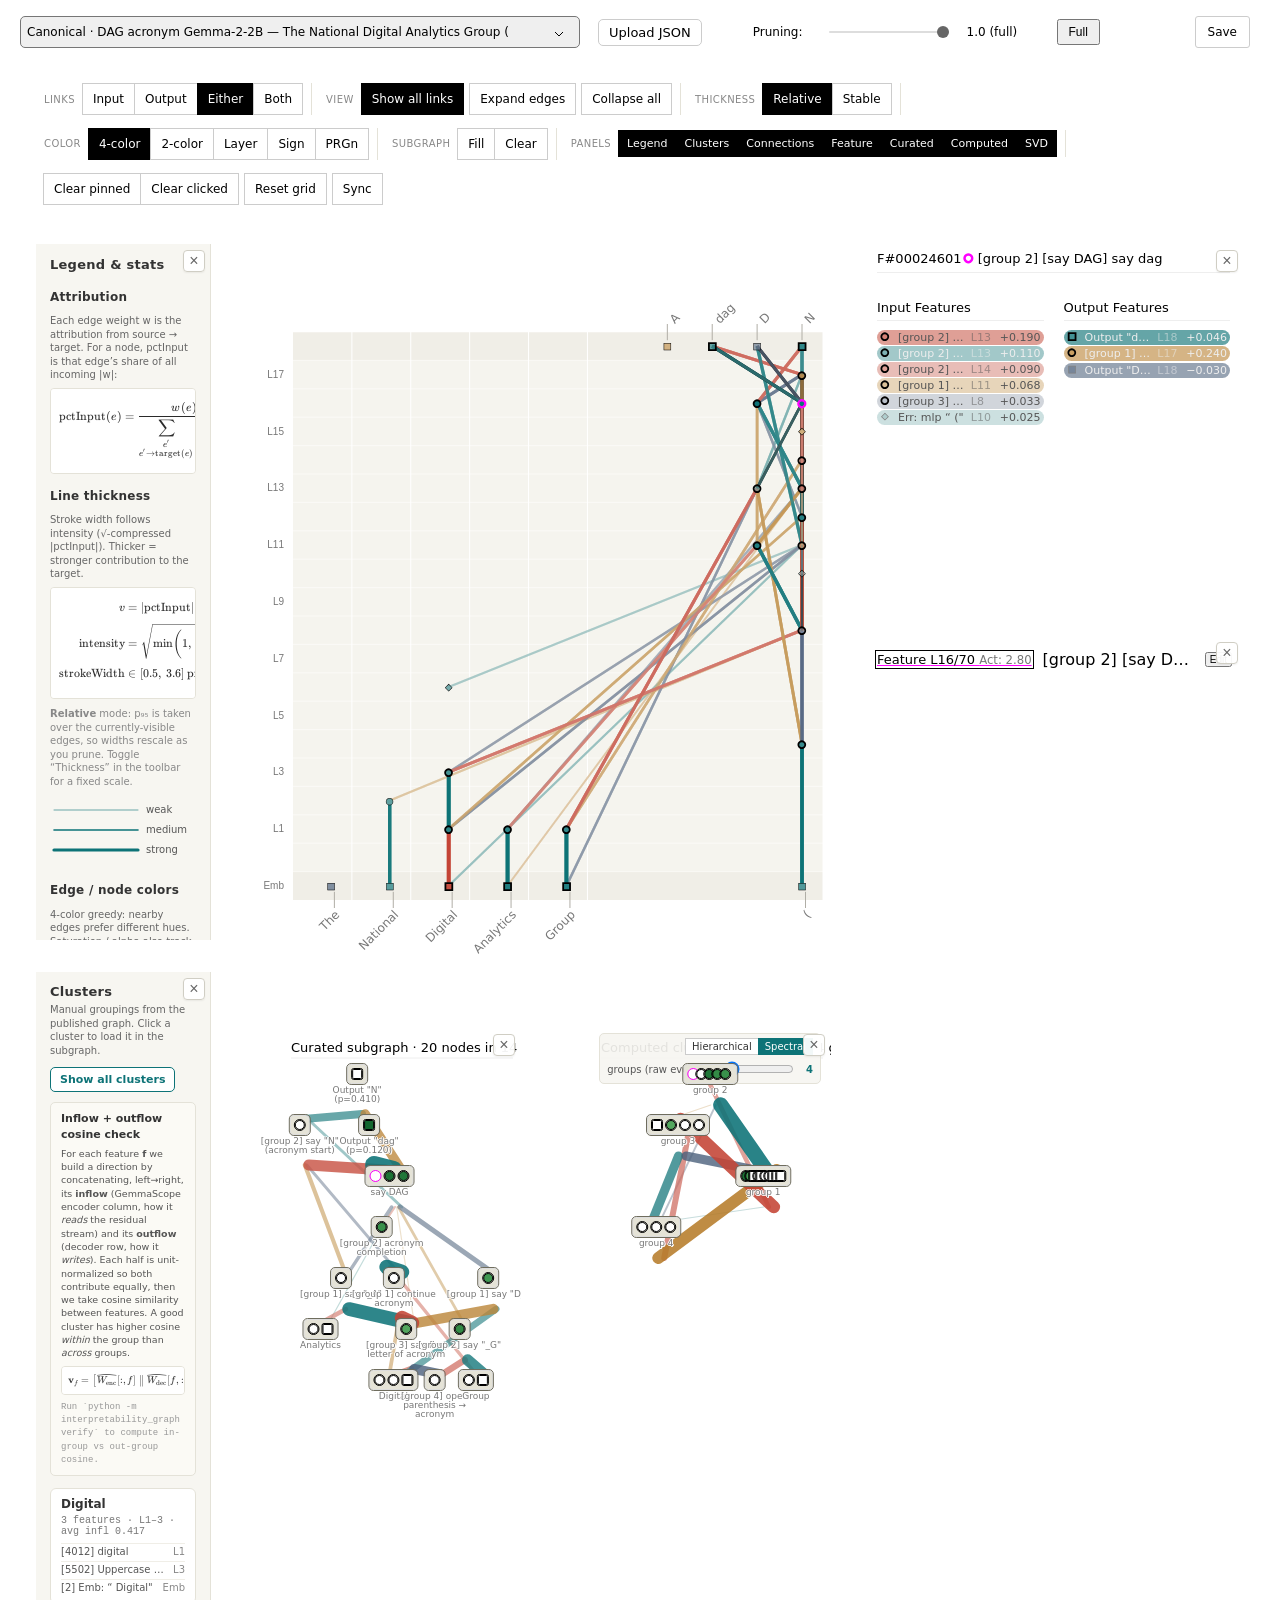
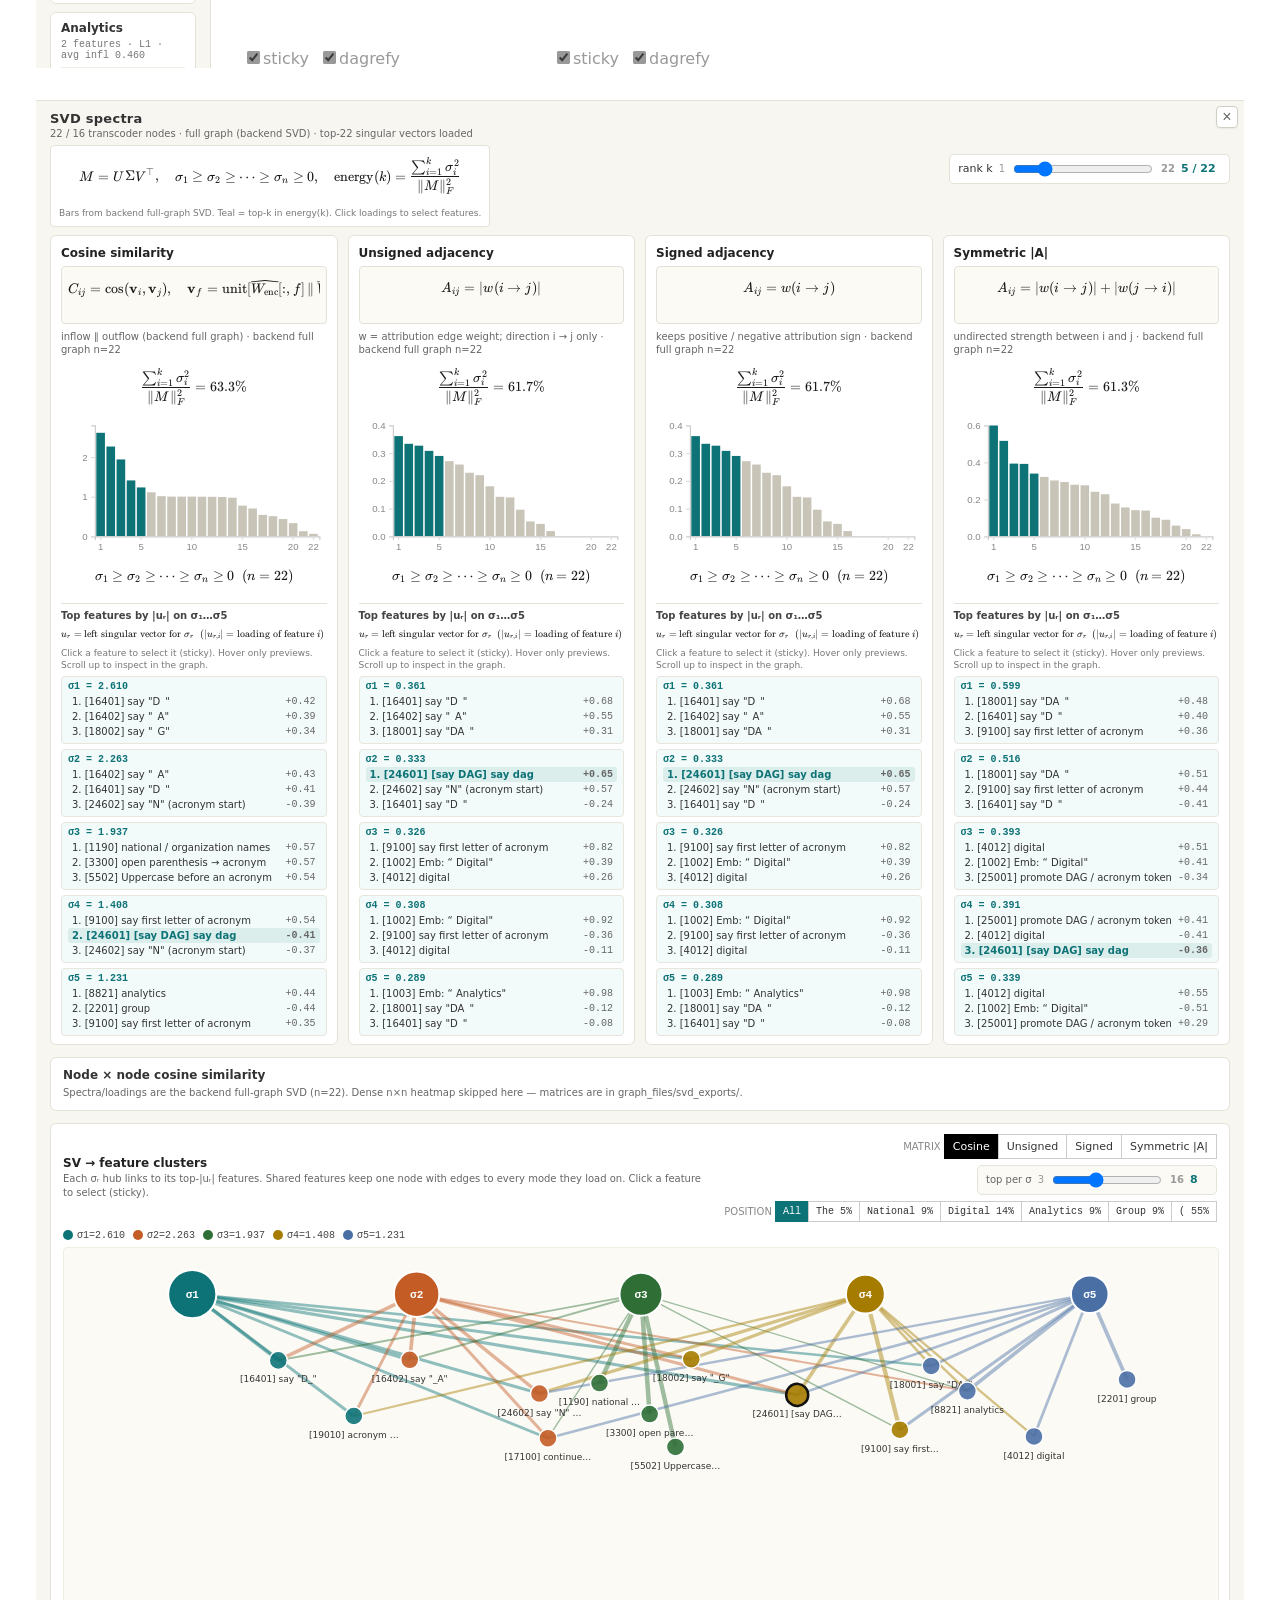
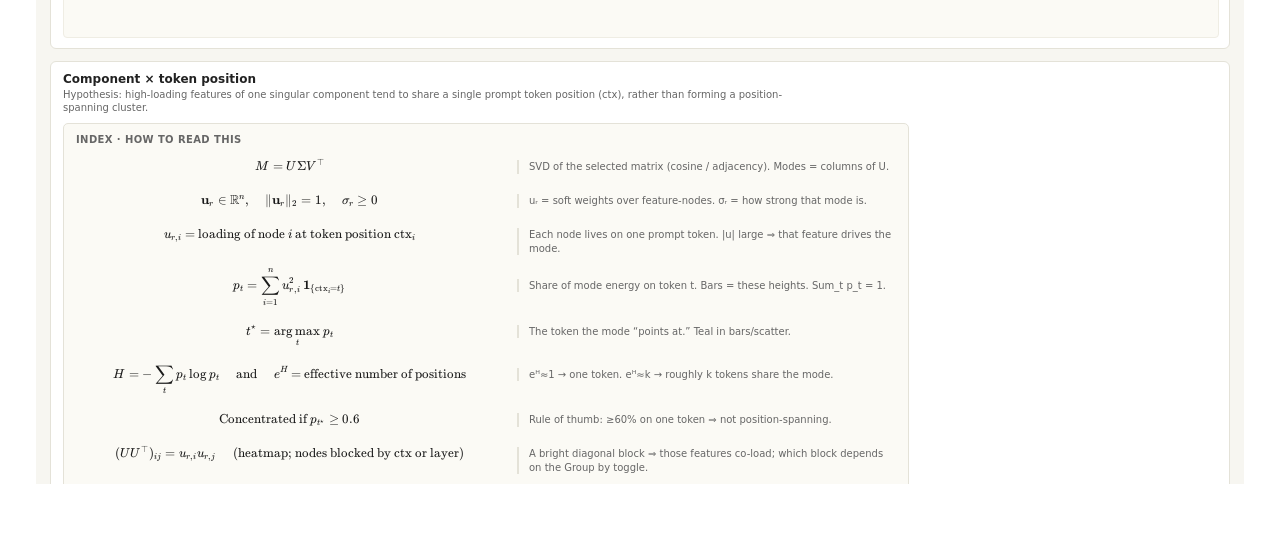
==== index.html @ be6540e7 "fix v2" ====
<!DOCTYPE html>
<meta charset='utf-8'>
<meta name='viewport' content='width=1200, initial-scale=1'>
<link rel='stylesheet' href='./style.css'>
<link rel='stylesheet' href='./lib/katex/katex.min.css'>
<title>Attribution Graphs</title>
<script>
// GitHub project Pages: /repo (no slash) would resolve ./graph_data to the host root.
if (!location.pathname.endsWith('/') && !/\.[a-zA-Z0-9]+$/.test(location.pathname)) {
  location.replace(location.pathname + '/' + location.search + location.hash)
}
</script>

<div class='tooltip tooltip-hidden'></div>
<div class='nav'></div>
<div class='cg'></div>

<link rel='stylesheet' href='./attribution_graph/cg.css'>
<link rel='stylesheet' href='./attribution_graph/gridsnap/gridsnap.css'>
<link rel='stylesheet' href='./feature_examples/feature-examples.css'>

<script src='./lib/d3.js'></script>
<script src='./lib/jetpack.js'></script>
<script src='./lib/npy.js'></script>
<script src='./lib/dagre.min.js'></script>
<script src='./lib/pako.min.js'></script>
<script src='./lib/katex/katex.min.js'></script>

<script src='./feature_examples/init-feature-examples-list.js?v=20260812b'></script>
<script src='./feature_examples/init-feature-examples-logits.js?v=20260812b'></script>
<script src='./feature_examples/init-feature-examples.js?v=20260817a'></script>

<script src='./util.js?v=20260817a'></script>
<script src='./attribution_graph/util-cg.js?v=20260812b'></script>
<script src='./attribution_graph/edge-coloring.js?v=20260812b'></script>
<script src='./attribution_graph/render-act-histogram.js?v=20260812b'></script>
<script src='./attribution_graph/gridsnap/init-gridsnap.js?v=20260812b'></script>
<script src='./attribution_graph/init-cg-button-container.js?v=20260812b'></script>
<script src='./attribution_graph/init-cg-graph-stats.js?v=20260812b'></script>
<script src='./attribution_graph/init-cg-cluster-panel.js?v=20260817c'></script>
<script src='./attribution_graph/init-cg-link-graph.js?v=20260812b'></script>
<script src='./attribution_graph/init-cg-node-connections.js?v=20260812b'></script>
<script src='./attribution_graph/init-cg-clerp-list.js?v=20260812b'></script>
<script src='./attribution_graph/init-cg-feature-detail.js?v=20260812b'></script>
<script src='./attribution_graph/init-cg-feature-scatter.js?v=20260812b'></script>
<script src='./attribution_graph/svd-spectrum.js?v=20260812b'></script>
<script src='./attribution_graph/init-cg-subgraph.js?v=20260817c'></script>
<script src='./attribution_graph/init-cg-svd-panel.js?v=20260817d'></script>
<script src='./attribution_graph/init-cg.js?v=20260812b'></script>

<script>
window.init = async function(){
  window.isLocalServing = true;
  window.isStaticPages = true;
  var {graphs} = await util.getFile('./data/graph-metadata.json', false)

  window.visState = window.visState || {
    slug: util.params.get('slug') || graphs[0].slug,
    clickedId: util.params.get('clickedId')?.replace('null', ''),
    isGridsnap: util.params.get('isGridsnap')?.replace('null', ''),
  }

  var currentGraph = graphs.find(g => g.slug === visState.slug)

  if (currentGraph && typeof currentGraph.node_threshold === 'number') {
    visState.pruningThreshold = util.params.get('pruningThreshold')
      || currentGraph.node_threshold
      || 1.0
  } else {
    visState.pruningThreshold = util.params.get('pruningThreshold') || 1.0
  }

  var navSel = d3.select('.nav').html('')
    .style('display', 'flex')
    .style('align-items', 'center')
    .style('padding-bottom', '12px')
    .style('justify-content', 'space-between')
    .style('gap', '16px')
    .style('flex-wrap', 'wrap')

  var controlsContainer = navSel.append('div.controls-container')
    .style('display', 'flex')
    .style('align-items', 'center')
    .style('flex', '1')
    .style('gap', '18px')
    .style('flex-wrap', 'wrap')

  function optionLabel(d) {
    var scanName = util.nameToPrettyPrint[d.scan] || d.scan
    var prefix = d.title_prefix ? d.title_prefix + ' ' : ''
    return prefix + scanName + ' — ' + d.prompt
  }

  var selectSel = controlsContainer.append('select.graph-prompt-select')
    .style('min-width', '320px')
    .style('max-width', '560px')
    .on('click', async function() {
      if (!window.isLocalServing) return;
      var {graphs: newGraphs} = await util.getFile('./data/graph-metadata.json', false)
      var uploaded = graphs.filter(g => g.uploaded)
      graphs = newGraphs.slice()
      uploaded.forEach(u => {
        if (!graphs.some(g => g.slug === u.slug)) graphs.push(u)
      })
      refreshSelect()
    })
    .on('change', function() {
      visState.slug = this.value
      visState.clickedId = undefined
      util.params.set('slug', this.value)
      var newGraph = graphs.find(g => g.slug === this.value)
      if (newGraph && typeof newGraph.node_threshold === 'number') {
        visState.pruningThreshold = util.params.get('pruningThreshold') || newGraph.node_threshold || 1.0
      } else {
        visState.pruningThreshold = 1.0
      }
      render()
    })

  var debouncedRender = util.debounce(render, 300)
  var sliderContainer

  selectSel.appendMany('option', graphs)
    .text(optionLabel)
    .attr('value', d => d.slug)
    .property('selected', d => d.slug === visState.slug)

  function refreshSelect() {
    selectSel.selectAll('option').remove()
    selectSel.appendMany('option', graphs)
      .text(optionLabel)
      .attr('value', d => d.slug)
      .property('selected', d => d.slug === visState.slug)
  }

  var uploadLabel = controlsContainer.append('label.upload-json')
    .style('display', 'inline-flex')
    .style('align-items', 'center')
    .style('gap', '6px')
    .style('cursor', 'pointer')
    .style('font-size', '13px')
    .style('padding', '5px 10px')
    .style('border', '1px solid #ccc')
    .style('border-radius', '5px')
    .style('background', '#fff')
    .attr('title', 'Upload an attribution graph JSON file to visualize')
  uploadLabel.append('span').text('Upload JSON')
  var fileInput = uploadLabel.append('input')
    .at({type: 'file', accept: '.json,application/json'})
    .style('display', 'none')
  var uploadStatus = controlsContainer.append('span.upload-status')
    .style('font-size', '12px')
    .style('color', '#666')

  function slugifyFilename(name) {
    return (name || 'uploaded')
      .replace(/\.json$/i, '')
      .replace(/[^a-zA-Z0-9._-]+/g, '-')
      .replace(/^-+|-+$/g, '')
      .slice(0, 80) || ('upload-' + Date.now())
  }

  function normalizeUploadedGraph(raw, filename) {
    if (!raw || typeof raw !== 'object') throw new Error('JSON root must be an object')
    if (!Array.isArray(raw.nodes)) throw new Error('Missing nodes[] array')
    if (!Array.isArray(raw.links) && !Array.isArray(raw.edges)) {
      throw new Error('Missing links[] (or edges[]) array')
    }
    var data = JSON.parse(JSON.stringify(raw))
    if (!data.links && data.edges) data.links = data.edges
    data.metadata = data.metadata || {}
    var slug = data.metadata.slug || slugifyFilename(filename)
    if (graphs.some(g => g.slug === slug && !g.uploaded)) {
      slug = slug + '-upload'
    }
    data.metadata.slug = slug
    if (!data.metadata.prompt) data.metadata.prompt = filename || slug
    if (!data.metadata.scan) data.metadata.scan = 'uploaded'
    if (!Array.isArray(data.metadata.prompt_tokens) || !data.metadata.prompt_tokens.length) {
      data.metadata.prompt_tokens = String(data.metadata.prompt || '').split(/\s+/).filter(Boolean)
      if (!data.metadata.prompt_tokens.length) data.metadata.prompt_tokens = ['']
    }
    if (!data.qParams) data.qParams = {}
    return data
  }

  fileInput.on('change', function() {
    var file = this.files && this.files[0]
    if (!file) return
    uploadStatus.text('Loading…').style('color', '#666')
    var reader = new FileReader()
    reader.onerror = () => {
      uploadStatus.text('Read failed').style('color', '#a23')
    }
    reader.onload = () => {
      try {
        var parsed = JSON.parse(reader.result)
        var data = normalizeUploadedGraph(parsed, file.name)
        var slug = data.metadata.slug
        util.putFileCache(`./graph_data/${slug}.json`, data)

        var entry = {
          slug,
          prompt: data.metadata.prompt,
          scan: data.metadata.scan,
          node_threshold: data.metadata.node_threshold != null ? data.metadata.node_threshold : 1.0,
          title_prefix: data.metadata.title_prefix || 'Uploaded ·',
          uploaded: true,
        }
        var existing = graphs.findIndex(g => g.slug === slug)
        if (existing >= 0) graphs[existing] = entry
        else graphs.push(entry)

        visState.slug = slug
        visState.clickedId = undefined
        util.params.set('slug', slug)
        visState.pruningThreshold = entry.node_threshold ?? 1.0
        util.params.set('pruningThreshold', String(visState.pruningThreshold))
        refreshSelect()
        uploadStatus.text(file.name + ' · ' + data.nodes.length + ' nodes')
          .style('color', '#2f6f36')
        render()
      } catch (err) {
        console.error(err)
        uploadStatus.text(err.message || 'Invalid JSON').style('color', '#a23')
      }
    }
    reader.readAsText(file)
    this.value = ''
  })

  function currentQParams() {
    return Object.fromEntries(
      ["pinnedIds", "expandedIds", "supernodes", "linkType", "clickedId", "sg_pos", "pruningThreshold", "expandEdges", "clerps"]
        .map(k => [k, util.params.get(k)])
        .filter(([k, v]) => v !== undefined && v !== 'null')
    )
  }

  function downloadGraphJson(slug) {
    var cached = window.__datacache?.[`./graph_data/${slug}.json`]
    return Promise.resolve(cached)
      .then(data => data || util.getFile(`./graph_data/${slug}.json`, false))
      .then(data => {
        if (!data) throw new Error('Graph not in cache')
        var out = JSON.parse(JSON.stringify(data))
        out.qParams = currentQParams()
        var blob = new Blob([JSON.stringify(out)], {type: 'application/json'})
        var a = document.createElement('a')
        a.href = URL.createObjectURL(blob)
        a.download = slug + '.json'
        a.click()
        URL.revokeObjectURL(a.href)
      })
  }

  var saveButton = navSel.append('button.save-button')
    .text('Save')
    .style('display', window.isLocalServing ? 'block' : 'none')
    .on('click', function() {
      var slug = visState.slug;
      if (!slug) return;
      var entry = graphs.find(g => g.slug === slug)
      var flash = (label, color) => {
        saveButton.text(label).style("background-color", color)
        setTimeout(() => saveButton.text("Save").attr("disabled", null).style("opacity", null).style("background-color", null), 2000)
      }
      if (entry?.uploaded || window.isStaticPages) {
        downloadGraphJson(slug).then(() => flash("Downloaded!", "#e6f7e6")).catch(err => {
          console.error(err)
          flash("Error!", "#ffebee")
        })
        return
      }
      saveButton.text("Saving...").attr("disabled", true).style("opacity", 0.6);
      fetch(`/save_graph/${slug}`, {
        method: 'POST',
        headers: {'Content-Type': 'application/json'},
        body: JSON.stringify({
          qParams: currentQParams(),
          timestamp: new Date().toISOString()
        })
      })
      .then(r => { if (!r.ok) throw new Error(r.statusText); return r.json() })
      .then(() => flash("Saved!", "#e6f7e6"))
      .catch(() => {
        downloadGraphJson(slug).then(() => flash("Downloaded!", "#e6f7e6")).catch(err => {
          console.error(err)
          flash("Error!", "#ffebee")
        })
      })
    })

  function render() {
    var m = graphs.find(g => g.slug == visState.slug)
    if (!m) return

    if (!sliderContainer) {
      sliderContainer = controlsContainer.append('div.slider-container')
        .style('display', 'flex')
        .style('align-items', 'center')
        .style('gap', '10px')

      sliderContainer.append('span').text('Pruning:')

      sliderContainer.append('input')
        .attr('type', 'range')
        .attr('min', 0)
        .attr('max', 1)
        .attr('step', 0.01)
        .attr('value', visState.pruningThreshold ?? 1)
        .on('input', function() {
          visState.pruningThreshold = this.value
          visState.clickedId = util.params.get('clickedId')?.replace('null', '')
          util.params.set('pruningThreshold', this.value)
          valueDisplay.text(parseFloat(this.value) >= 0.995 ? '1.0 (full)' : parseFloat(this.value).toFixed(2))
          debouncedRender()
        })

      var valueDisplay = sliderContainer.append('span.value-display')
        .style('min-width', '72px')
        .text(parseFloat(visState.pruningThreshold ?? 1) >= 0.995
          ? '1.0 (full)'
          : parseFloat(visState.pruningThreshold ?? 1).toFixed(2))

      sliderContainer.append('button.full-prune-btn')
        .text('Full')
        .attr('title', 'Show all loaded nodes (pruning = 1.0)')
        .style('font-size', '12px')
        .style('padding', '4px 10px')
        .style('cursor', 'pointer')
        .on('click', function() {
          visState.pruningThreshold = 1
          util.params.set('pruningThreshold', '1')
          sliderContainer.select('input').property('value', 1)
          valueDisplay.text('1.0 (full)')
          render()
        })
    }

    sliderContainer.select('input')
      .attr('max', 1)
      .property('value', visState.pruningThreshold ?? 1)
    sliderContainer.select('.value-display')
      .text(parseFloat(visState.pruningThreshold ?? 1) >= 0.995
        ? '1.0 (full)'
        : parseFloat(visState.pruningThreshold ?? 1).toFixed(2))
    sliderContainer.style('display', 'flex')

    if (visState.pruningThreshold === undefined) {
      visState.pruningThreshold = 1
    }

    d3.select('.cg').html('')

    var options = {
      clickedId: visState.clickedId,
      clickedIdCb: id => util.params.set('clickedId', id),
      isGridsnap: visState.isGridsnap || true,
      pruningThreshold: visState.pruningThreshold,
    }

    initCg(d3.select('.cg'), visState.slug, options)

    selectSel.at({title: m.prompt})
    document.title = 'Attribution Graph: ' + m.prompt
  }
  render()
}

window.init()
</script>
---- style.css ----
html {
    margin: 0px;
    background: #fff;
    font-family: system-ui;
}

body {
    margin: 16px 20px 24px;
}

.tooltip {
    top: -1000px;
    position: fixed;
    padding: 5px;
    background: rgba(255, 255, 255, 1);
    border: 1px solid lightgray;
    pointer-events: none;
    z-index: 10000;
    font-size: 10px;
    line-height: 1.3em;
}

.tooltip-hidden {
    opacity: 0;
    transition: all .3s;
    transition-delay: .1s;
}


text{
    cursor: default;
}

svg{
    overflow: visible;
    max-width: 100%;
    height: auto;
}

.cg-div{
    background: #FAFAFA;
    height: 800px;
    border-top: 1px solid #EEE;
    border-bottom: 1px solid #EEE;
    padding: 40px 10px;
    margin: 60px -10px;
    width: calc(100% + 20px);
    grid-column: 1 / -1;
    position: relative;
    box-sizing: border-box;
    overflow-x: hidden;

    > .gridsnap{
        max-width: 1800px;
        margin: 0 auto;
    }

    .feature-example-logits{
        background: #FAFAFA !important;
        outline-color: #FAFAFA !important;
    }
}

d-article{
    overflow: visible;
}


.vis-link{
    margin: 0px auto;
    font-size: 12px;
    margin-top: -15px;
    margin-bottom: 1em;
}

.full_graph_link{
    cursor: pointer;
    text{
        cursor: pointer;
    }

    rect{
        transition: all 200ms;
    }

    &:hover rect{
        fill-opacity: 0.2;
    }
}

.graph-prompt-select {
    max-width: 40%;
    max-height: 4.8em;
    white-space: normal;
    display: flex;
    align-items: center;
    text-overflow: ellipsis;
    overflow: hidden;
    padding: 8px;
    padding-right: 25px;
    border-radius: 5px;

    background-image: url("data:image/svg+xml,%3Csvg xmlns='http://www.w3.org/2000/svg' viewBox='0 0 20 20' stroke-width='.5px' fill='none' %3E%3Cpath stroke='%23000' d='M8 10l2 2 2-2'/%3E%3C/svg%3E");
    background-position: right 0px center;
    background-repeat: no-repeat;
    background-size: 40px;

    /* Removes the dropdown arrow */
    appearance: none;

    option {
        display: -webkit-box;
        -webkit-line-clamp: 3;
        -webkit-box-orient: vertical;
        overflow: hidden;
    }
}

.section-title, .quantile-title{
    font-weight: 500 !important;
    font-size: 13px;
    margin-bottom: 5px;
    font-family: system-ui;
    color: #000;
    padding-bottom: 5px;
    border-bottom: solid 1px #eee;
    display: block;
    line-height: 14px;
}

.quantile-title{
    margin-bottom: 0px !important;
}



.link a{
    color: #000;
    /* text-decoration: none; */
    font-size: 12px;
}

.nav {
    display: flex;
    gap: 14px;
    flex-wrap: wrap;
    margin-top: 8px;
}


.nav-button {
    padding: 8px 16px;
    border: 1px solid #ccc;
    border-radius: 4px;
    cursor: pointer;
    background: white;
    font-size: 14px;
}

.nav-button:hover {
    border-color: #000;
}

.nav-button.active {
    background: #000;
    color: white;
    border-color: #000;
}


.cg{
    height: auto;
    min-height: calc(100vh - 100px);
    overflow-y: auto;
}

.btn-group-label {
  user-select: none;
}

.graph-stats,
.cluster-panel {
  overflow: hidden;
}
---- attribution_graph/cg.css ----
.cg{
    .feature-detail{
        margin-top: 0;
        padding: 8px 12px 16px;
        box-sizing: border-box;
    }

    .node-connections {
        padding: 8px 14px 16px;
        box-sizing: border-box;
    }

    .link-graph, .subgraph, .subgraph-pruned {
        padding: 4px 8px 8px;
        box-sizing: border-box;
    }

    .svd-panel {
        padding: 0;
        box-sizing: border-box;
        overflow: auto !important;
    }

    .svd-panel .svd-mode-graph .link-type-buttons div.active {
        background: #000;
        color: #fff;
        border-color: #000;
    }

    .svd-panel .svd-mode-graph .feat-node.is-selected circle {
        stroke: #111;
    }

    .svd-panel .svd-eq {
        overflow-x: auto;
        overflow-y: hidden;
    }

    .svd-panel .svd-eq .katex,
    .svd-panel .svd-eq .katex-display {
        visibility: visible !important;
        opacity: 1 !important;
        color: #1a1a1a !important;
    }

    .svd-panel .svd-eq .katex-display {
        display: block !important;
        margin: 0.45em 0 !important;
    }

    .svd-panel .svd-token-component .svd-eq .katex {
        font-size: 1.12em !important;
    }
    
    
    line-height: normal !important;
        
    text {
        cursor: default;
        /* text-shadow: 0 1px 0 #fff, 1px 0 0 #fff, 0 -1px 0 #fff, -1px 0 0 #fff; */
        user-select: none;
    }
    
    svg {
        overflow: visible;
    }
    
    .h3 {
      margin: 0 0 12px 0;
      font-size: 15px;
      font-weight: 600;
    }
    
    .h4 {
      margin: 0 0 8px 0;
      font-size: 13px;
      font-weight: 500;
    }
    
    .axis {
        .domain { display: none; }
    
        text { fill: #777; }
    }
    .prompt-token text {
        fill: #777;
        text-shadow: 0 1px 0 #fff, 1px 0 0 #fff, 0 -1px 0 #fff, -1px 0 0 #fff;
    }
    
    .gridsnap-container {
        .grid-item {
            outline: 0px solid #fff;
        }
    }

    
    .link-graph, .feature-scatter, .feature-umap, .feature-diff-scatter, .link-diff-scatter {
        canvas{
            pointer-events: none;;
        }
        overflow: visible;
        .node {
            cursor: pointer;
        }
    
    
        .node.clicked {
            stroke-width: 1.5px;
            stroke: #f0f;
        }
    
        .node.pinned {
            stroke: #000;
            stroke-width: 1.8px;
        }

        .node.expanded {
            stroke: #0D7377;
            stroke-width: 2.2px;
            paint-order: stroke fill;
        }

        .node.expanded.clicked {
            stroke: #f0f;
            stroke-width: 2.4px;
        }
    
        .node.hidden {
            opacity: .5;
            r: .5;
        }
    
        .node.pinned.clicked {
            stroke-width: 2.3px;
            stroke: #f0f;
            /* stroke: url(#pinned-clicked-gradient); */
        }
    }
    
    .link-graph .node.hidden {
        opacity: 1 !important;
        font-size: 3.5px;
    }
    
    /* This is here for the diff view */
    .feature-detail {
        height: 100%;
        display: flex;
        flex-direction: column;
        overflow: hidden;
    
        .h4 {
            padding-bottom: 5px;
            border-bottom: solid 1px #ccc;
        }
        
        .no-selected-feature{
            margin: 0 0 0 0;
            font-size: 13px;
            font-weight: 500;
        }
    
        /* Header section */
        .feature-header {
            flex-shrink: 0;
            text-overflow: ellipsis;
            white-space: nowrap;
            overflow-x: hidden;
            padding: 5px 0 0 0;
        }
    
        .header-top-row {
            display: flex;
            align-items: center;
            column-gap: 10px;
            height: 20px;
        }
    
        .feature-title {
            flex: 0 0 auto;
            font-size: 13px;
            font-weight: 500;
            cursor: pointer;
            margin-left: 1px;
            padding: 1px 1px;
    
            /* disables feature link */
            a {
                pointer-events: none;
                text-decoration: none;
            }
        }
        .feature-title.hovered{
            text-decoration: underline;
            text-decoration-color: #f0f;
        }
        .feature-title.pinned{
            outline: 1px solid #000;
        }
    
        .feature-link {
            flex: 0 0 auto;
            font-size: 13px;
            margin-left: 5px;
            cursor: pointer;
            a {
                color: inherit;
                text-decoration: none;
            }
            &:hover {
                text-decoration: underline;
            }
        }
    
        /* CLERP sections */
        .pp-clerp {
            flex: 1 1 auto;
            white-space: nowrap;
            overflow: hidden;
            text-overflow: ellipsis;
            text-align: right;
        }
    
        .pclerp {
            display: flex;
            padding: 0 0 6px 0;
            overflow: hidden;
            text-overflow: ellipsis;
            align-items: baseline;
    
            > div {
                flex: 1 0 0;
                overflow: hidden;
                text-overflow: ellipsis;
            }
        }
    
        .edit-clerp-button {
            flex: 0 0 auto;
            overflow: hidden;
        }
    
        button{
            font-size: 10px;
            padding: 0px 3px;
        }
    
        .clerp-edit {
            padding: 10px 0;
            flex-direction: column;
            gap: 8px;
            font-size: 12px;
            display: flex;
        }
    
    
        /* Examples section */
        .feature-examples-container {
            flex: 1;
            overflow-y: auto;
        }
    
        /* Logits section */
        .logits-container {
            padding-top: 6px;
            margin-bottom: 10px;
            font-size: 11px;
            display: flex;
            flex: 0 0 auto;
            flex-direction: column;
            overflow-y: hidden;
    
            .effects {
                margin-top: 6px;
            }
    
            .sign {
                display: flex;
                align-items: center;
                gap: 3px;
                overflow: hidden;
            }
    
            .label {
                flex: 0 0 80px;
                color: hsl(0 0 0 / 0.5);
            }
            .rows {
                flex: 1 1 0;
                display: flex;
                gap: 3px;
                overflow: hidden;
            }
            .row {
                display: flex;
                flex-direction: column;
                align-items: flex-start;
                margin-top: 1px;
                padding-bottom: 1px;
            }
    
            .key {
                font-family: monospace;
                flex-grow: 1;
                color: hsl(0 0 0 / 0.5);
                background: hsl(0 0 0 / 0.08);
                border-radius: 4px;
                padding: 1px 3px;
                height: 14px;
            }
    
            .value {
                display: none;
                font-size: 9px;
                color: hsl(0 0 0 / 0.4)
            }
        }
    }
    
    
    .metadata {
        overflow-y: auto;
        font-family: monospace;
        font-size: 10px;
        color: #777;
    
        .row {
            padding-left: 15px;
            position: relative;
        }
    
        .toggle {
            position: absolute;
            left: 2px;
            cursor: pointer;
            user-select: none;
        }
    
        .children {
            padding-left: 15px;
        }
    }
    
    
    .button-container {
        display: flex;
        flex-wrap: wrap;
        align-items: center;
        gap: 10px 16px;
        padding: 8px 10px;
        overflow: visible;
        box-sizing: border-box;
    
        .btn-group {
            display: flex;
            align-items: center;
            gap: 6px;
            flex-wrap: wrap;
            padding-right: 8px;
            border-right: 1px solid #E4E2D8;

            &:last-child {
                border-right: none;
            }
        }

        .link-type-buttons, .toggle-buttons {
            display: flex;
            margin-right: 0;
            gap: 0;
    
            div {
                margin: 0;
                padding: 8px 10px;
                border: 1px solid #ccc;
                background: #fff;
                cursor: pointer;
                margin-left: -1px;
                user-select: none;
                display: flex;
                align-items: center;
                text-align: center;
                font-size: 12px;
    
                &:hover{
                    background: #eee;
                }
    
                &.active{
                    background: #000;
                    color: #fff;
                    border-color: #000;
                }

                &.panel-tab-hidden {
                    background: #F3F2EC;
                    color: #888;
                    border-style: dashed;
                }

                &.panel-tab-hidden:hover {
                    background: #EAE8DE;
                    color: #444;
                }
            }
        }

        .panel-tabs div {
            padding: 6px 8px;
            font-size: 11px;
        }
    
        .toggle-button:not(:last-child) {
            border-right: none;
        }
    
        .toggle-button:hover {
            background-color: #e0e0e0;
        }
    }
    
    
    
    
    .clerp-list{
        overflow-y: auto;
        overflow-x: scroll;
        padding: 0px;
    
        .feature-indicator {
            width: 10px;
            height: 10px;
            border-radius: 50%;
            margin-right: 5px;
            display: inline-block;
        }
    }
    
    .clerp-list {
        font-size: 12px;
    }
    
    .feature-scatter, .feature-umap{
        overflow: hidden;
        display: flex;
        flex-direction: column;
        height: 100%;
    
        .chart-container {
            flex-grow: 1;
            width: 100%;
            height: 100%;
    
            > div {
                width: 100%;
                height: 100%;
            }
        }
        select{
            font-family: system-ui;
            font-size: 12px;
            max-width: 100%;
        }
    }
    
    .feature-umap{
        .button {
            display: inline-block;
            cursor: pointer;
            user-select: none;
            opacity: .4;
            margin-right: 20px;
            font-size: 12px;
        }
    
        .button.active {
            opacity: 1;
        }
    
        > div:first-child {
            display: flex;
            flex-direction: row;
            justify-content: center;
        }
    }
    
    .subgraph, .subgraph-pruned {
        overflow: hidden;
        /* outline: 1px solid #eee; */
    
        marker{
            orient: auto;
        }
    
        svg{
            z-index: -999999999;
        }
    
        .weight-label{
            /* text-shadow: #fff .2px 0 .2px, #fff -.2px 0 .2px, #fff 0 .2px .2px, #fff 0 -.2px .2px; */
            font-size: 9px;
            font-family: system-ui;
            text-anchor: middle;
            alignment-baseline: bottom;
            dy: -.5em;
            opacity: .8;
            fill: #999;
        }
        .layer-label{
            color: #999;
            opacity: .8;
            margin-right: 2px;
        }
    
        .supernode-container {
            position: absolute;
            /* border: 1px solid #ddd; */
            font-size: 9px;
            line-height: 1em;
            cursor: pointer;
            pointer-events: none;
            height: 1px;
            width: 1px;
    
            .node-text-container{
                /* overflow: hidden; */
                text-align: center;
                position: relative;
                top: 22px;
                text-shadow: 0 1px 0 #fff, 1px 0 0 #fff, 0 -1px 0 #fff, -1px 0 0 #fff, 1px 1px 0 #fff;
                pointer-events: all;
                color: #777;
                /* font-size: 12px; */
            }
    
            .temp-edit {
                width: 100px;
                font: inherit;
                border: none;
                padding: 0;
                margin: 0;
                background: none;
                outline: none;
                display: inline;
            }
    
            .clicked-weight {
                position: absolute;
                right: 0px;
                padding: 1px 1px;
                font-size: 8px;
                overflow: visible;
            }
            .clicked-weight.source {
                bottom: -12px;
            }
            .clicked-weight.target {
                top: -12px;
            }
            
            .member-circles {
                pointer-events: all;
                position: absolute;
                top: 0;
                left: 50%;
                transform: translate(-50%);
                border: 1px solid #ddd;
                border-radius: 4px;
                padding: 4px;
                display: flex;
                background: #E5E3D7;
                outline: 1px solid #6F6D5E;
            }
    
            .member-circle {
                width: 8px;
                height: 8px;
                border-radius: 50%;
                background: #fff;
                display: inline-block;
                border: 1px solid #000;
                outline: .5px solid #000;
                z-index: 100 !important;
            }
            
            .not-clt-feature.member-circle{
                border-radius: 1.5px;
            }
    
            .member-circle:first-child {
                margin-left: 0;
            }
        }
        
        .ungroup-btn {
          display: none;
        }
      
        &.is-grouping .ungroup-btn {
          display: block;
        }

    
        .hovered.node .member-circles, .hovered.member-circle {
            border-color: rgba(0,0,0,0);
            outline: 1.5px dotted #f0f;
            z-index: 100;
        }
    
        .clicked.node .member-circles, .clicked.member-circle {
            border-color: rgba(0,0,0,0);
            outline: 1.5px solid #f0f;
        }
    
        .grouping-selected .member-circles{
          outline: 2px solid #0ff;
        }
    
        .checkbox-container{
            user-select: none;
            position: absolute;
            bottom: 0px;
            color: #999;
    
            input{
                accent-color: #999;
            }
    
            label:not(:first-child){
                margin-left: 10px;
                display: inline-block;
            }
        }
    
        .is-supernode {
            padding-bottom: 15px;
        }
    

        .ungroup-btn {
            position: absolute;
            left: 0px;
            bottom: 0px;
            cursor: pointer;
            color: #0bb;
            z-index: 100;
            font-size: 12px;
            padding: 2px;

            &:hover {
                opacity: 1;
                color: #000;
                background: #0ff;
            }
        }
    
    }
    
    .feature-row {
        display: flex;
        align-items: center;
        gap: 4px;
        font-size: 11px;
        overflow: hidden;
        padding: 1px 3px;
        margin: 1px 0;
        border-radius: 8px;
        cursor: pointer;
    
        svg {
            width: 10px;
            height: 10px;
            margin-right: 4px;
        }
        .default-icon {
            fill: none;
            stroke: grey;
            stroke-width: .7;
            display: block;
        }
    
        .ctx-offset {
            flex: 1 0 5px;
            opacity: 0.5;
        }
    
        .layer {
            flex: 1 0 25px;
            opacity: 0.5;
        }
    
        .label {
            flex: 1 1 100%;
            overflow: hidden;
            white-space: nowrap;
            text-overflow: ellipsis;
        }
        .weight {
            flex: 1 0 35px;
            font-variant-numeric: tabular-nums;
        }
        &.hovered {
            outline: 3px dotted #f0f;
            z-index: 99;
            z-index: 100;
            position: relative;
        }
        &.clicked {
            outline: 1px solid #f0f;
            z-index: 999;
        }
        &.pinned .default-icon {
            stroke: #000 !important;
            stroke-width: 1.8px;
        }
        &.clicked circle {
            stroke: magenta;
            stroke-width: 1px;
        }
    
        &.hidden {
            opacity: .5;
            font-size: 7px;
            padding-top: 0px;
            padding-bottom: 0px;
        }
    
    }
    
    .feature-examples {
        
        .example-quantile {
            margin-bottom: 5px !important;
        }
        & .example-quantile {
            margin-top: 10px;
            
            .quantile-title {
                font-weight: 500 !important;
                font-size: 13px;
                /* margin-bottom: 5px; */
                width: 100%;
                padding-bottom: 5px;
                border-bottom: solid 1px #eee;
                display: block;
            }
        }
        
        .example-2-col > div{
            margin-bottom: 20px;;
        }
        
        .feature-example-logits{
            .ctx-container{
                border-bottom: solid 0px #fff !important;
                margin-bottom: -4px;
            }
        }
    }
    
    .node-connections {
        .header-top-row{
            user-select: none;
        }
        .feature-icon {
            color: #fff;
            -webkit-text-stroke: 1.5px #f0f;
            text-align: center;
            vertical-align: middle;
            margin-right: 5px;
            position: relative;
            top: -2px;
            font-size: 10px;
        }
        .feature-title{
            font-weight: 500 !important;
            font-size: 13px;
            margin-bottom: 10px;
            white-space: nowrap;
            overflow: hidden;
            text-overflow: ellipsis;
        }
        .pinned .feature-icon{
            -webkit-text-stroke: 2.5px #f0f;
        }

        .connections {
            flex: 1 0 auto;
            display: flex;
            overflow-y: hidden;
            overflow-x: visible;
            gap: 200px;
    
            .features {
                display: flex;
                flex: 1 1 auto;
                flex-direction: column;
                min-width: 20px;
                width: 100%;
            }
    
            
            .effects {
                font-size: 11px;
                flex: 1 0 0;
                display: flex;
                flex-direction: column;
                overflow-y: scroll;
                overflow-x: visible !important;
                /* border-bottom: solid 1px #eee; */
                padding-top: 8px;
            }
    
            .h4 {
                padding-bottom: 5px;
                border-bottom: solid 1px #eee;
            }
    
            .h4 label {
                display: flex;
                align-items: center;
                gap: 6px;
            }
    
            input {
                margin: 0;
            }
        }
        .sum-table table {
            width: 100%;
            border-collapse: collapse;
            font-weight: 300;
            color: rgb(85, 85, 85);
            line-height: 1em;
            margin-top: 4px;
            border-width: 0px !important;
            margin-bottom: 0px;
            line-height: 1em;
    
            th, td {
                text-align: center;
                font-size: 11px !important;
                border-bottom-color: #fff !important;
                line-height: 1em;
            }
    
            th:not(:first-child), td:not(:first-child){
                padding-left: 0px !important;
                padding: 0px 10px !important;
            }
    
            th {
                font-weight: 400;
            }
            
            tr{
                border-color: #fff !important;
            }
    
            tr.data td{
                font-variant-numeric: tabular-nums;
            }
        }
    }
}

/* Add this to the end of the cg.css file */
.slider-container {
  margin-left: 15px;
  margin-bottom: 0;
  display: flex;
  align-items: center;
  font-family: system-ui, -apple-system, BlinkMacSystemFont, sans-serif;
  font-size: 12px;
  height: 32px;
}

.slider-container span {
  margin-right: 8px;
}

.slider-container input[type=range] {
  width: 120px;
  height: 2px;
  appearance: none;
  -webkit-appearance: none;
  background: #ddd;
  border-radius: 1px;
  outline: none;
  margin: 0 8px;
}

.slider-container input[type=range]::-webkit-slider-thumb {
  -webkit-appearance: none;
  width: 12px;
  height: 12px;
  border-radius: 50%;
  background: #666;
  cursor: pointer;
}

.slider-container input[type=range]::-moz-range-thumb {
  width: 12px;
  height: 12px;
  border-radius: 50%;
  background: #666;
  cursor: pointer;
  border: none;
}

.slider-container .value-display {
  width: 32px;
  font-variant-numeric: tabular-nums;
}

/* Navigation and controls styles */
.nav {
  display: flex;
  align-items: center;
  padding-bottom: 15px;
  justify-content: space-between;
}

.controls-container {
  display: flex;
  align-items: center;
  flex: 1;
  gap: 20px;
}

.graph-prompt-select {
  min-width: 300px;
  font-family: system-ui, -apple-system, BlinkMacSystemFont, sans-serif;
  font-size: 12px;
  padding: 4px 6px;
  height: 32px;
}

.save-button {
  margin-left: 20px;
  margin-right: 10px;
  padding: 5px 12px;
  height: 32px;
  cursor: pointer;
  font-family: system-ui, -apple-system, BlinkMacSystemFont, sans-serif;
  font-size: 12px;
  background: #fff;
  border: 1px solid #ccc;
  border-radius: 3px;
}

.save-button:hover {
  background: #f5f5f5;
}
---- attribution_graph/gridsnap/gridsnap.css ----
.gridsnap-container {
  position: relative;
  width: 100%;
  height: 100%;

  .grid-item {
    position: absolute;
    outline: 1px solid transparent;
    /* Keep SVG/canvas paint inside the tile so neighbors stay clickable. */
    overflow: hidden;

    .panel-close {
      position: absolute;
      top: 6px;
      right: 6px;
      z-index: 1000;
      width: 22px;
      height: 22px;
      padding: 0;
      border: 1px solid #D0CEC4;
      border-radius: 4px;
      background: rgba(255, 255, 255, 0.95);
      color: #666;
      font-size: 16px;
      line-height: 1;
      cursor: pointer;
      display: flex;
      align-items: center;
      justify-content: center;
      box-shadow: 0 1px 2px rgba(0, 0, 0, 0.06);
      pointer-events: auto;
    }

    .panel-close:hover {
      background: #1a1a1a;
      border-color: #1a1a1a;
      color: #fff;
    }
  }

  /* Toolbar above graph SVGs that previously intercepted panel tab clicks. */
  .grid-item.is-toolbar {
    overflow: visible;
    z-index: 50;
  }

  .dragging {
    opacity: .5;
    z-index: 100;
  }

  .resize-handle,
  .move-handle {
    position: absolute;
    bottom: 0;
    width: 20px;
    height: 20px;
    font-size: 12px;
    user-select: none;
    display: flex;
    align-items: center;
    justify-content: center;
    background: #000;
    color: #fff;
    display: none;
    pointer-events: none;
    z-index: 100000000;

    .grid-item:hover & {
      display: flex;
      pointer-events: auto;
    }
  }

  .resize-handle {
    right: 0;
    cursor: se-resize;
  }

  .move-handle {
    right: 20px;
    cursor: move;
  }

  .preview {
    position: absolute;
    background: yellow;
    opacity: .3;
    pointer-events: none;
    z-index: 10;
  }

  .grid-contents{
    width: 100% !important;
    height: 100% !important;
    overflow: hidden;
    box-sizing: border-box;
  }

  .grid-contents.button-container {
    overflow: visible;
  }
}

.gridsnap:not(.is-edit-mode) {
    .resize-handle, .move-handle {
        display: none !important;
    }
}




.gridsnap-container .grid-item.is-hidden-panel {
  display: none !important;
}

.gridsnap-container.dragging{
    .grid-item{
        outline: 3px solid #000;
    }
    .grid-contents{
        pointer-events: none;
    }
}
---- feature_examples/feature-examples.css ----
.feature-examples {
    display: flex;
    flex-direction: column;
    position: relative;
    
    .example-2-col {
        flex: 1;
        overflow: visible;
        overflow-x: hidden;
        position: relative;
        z-index: 100;
    }

    .chart-row{
        display: grid;
        grid-template-columns: 2fr 1fr;
        &:has(> :only-child) {
            grid-template-columns: 1fr;
        }

        gap: 20px;
        line-height: 0px;
    }

    .feature-example-logits{
        color: hsl(0 0 0 / 0.5);
        font-size: 10px;
        font-family: sans-serif;
        line-height: 14px;
        position: sticky;
        top: 0px;
        background: #fff;
        z-index: 100000;
        margin-bottom: -4px;
        outline: 2px solid #fff;
        
        .section-title{
            margin-bottom: 3px;
        }

        .token {
            display: inline-block;
            margin-left: 0.2em;
            background-color: #eee;
            color: #666;
            padding: 1px 3px !important;
            border-radius: 4px;
            font-family: monospace;
            font-size: 11px;
            white-space: pre;
            overflow-y: hidden;
            vertical-align: middle;
            max-height: 13px;
            margin-right: 2px;
        }
        
        .logit-label {
            display: inline-block;
            margin-right: 7px;
            color: #aaa;
            padding-right: 3px;
        }
    }

    .example-2-col:not(:last-child) {
        margin-right: 10px;
    }

    .example-quantile {
        margin: 0;
        margin-top: 20px;
    }
    
    .train_token_ind{
        outline: 1px solid #000;
    }

    .ctx-container {
        font-family: monospace;
        font-size: 11px;
        line-height: 11px;
        padding: 6px 0px 4px;
        border-bottom: 1px solid #eee;
        border-left: 2px solid rgba(0, 0, 0, 0);

        overflow: visible;
        white-space: nowrap;
        position: relative;
        a, .dataset-source{
            margin-right: 7px;
            color: #aaa;
            display: inline-block;
        }

        .dataset-source{
            padding-right: 3px;
            border-right: 1px solid #eee
        }
    }

    .is-repeated-datapoint{
        opacity: .2;
    }
    .is-repeated-datapoint:before {
        content: '⟳ ';
    }

    .ctx-container .token {
        border-radius: 4px;
        padding: 1px;
        cursor: default;
        white-space: pre;
    }

    .ctx-container .token.active {
        outline: 2px solid #000;
        overflow: visible;
    }

    svg{
        overflow: visible;
    }
    
    &.is-stale-output {
        td span, .text-wrapper, .token {
            opacity: 0;
        }
    }
}
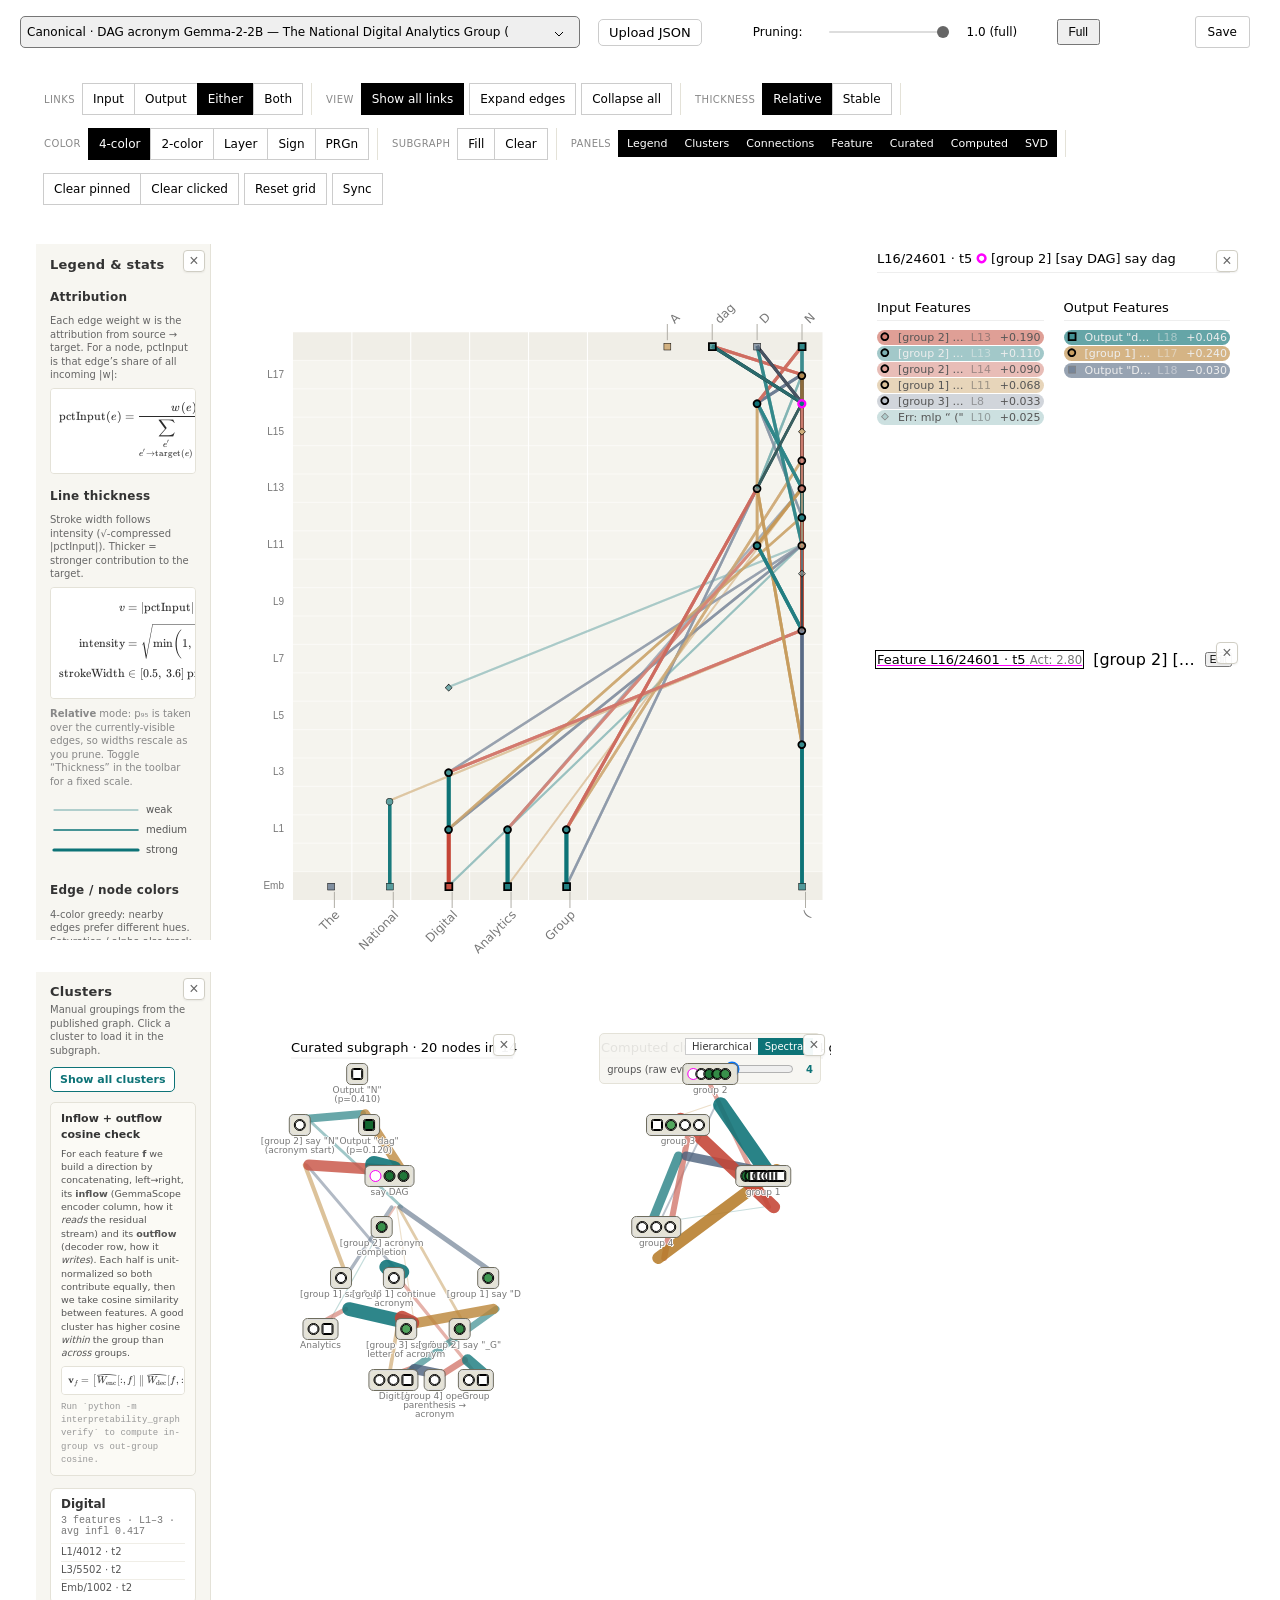
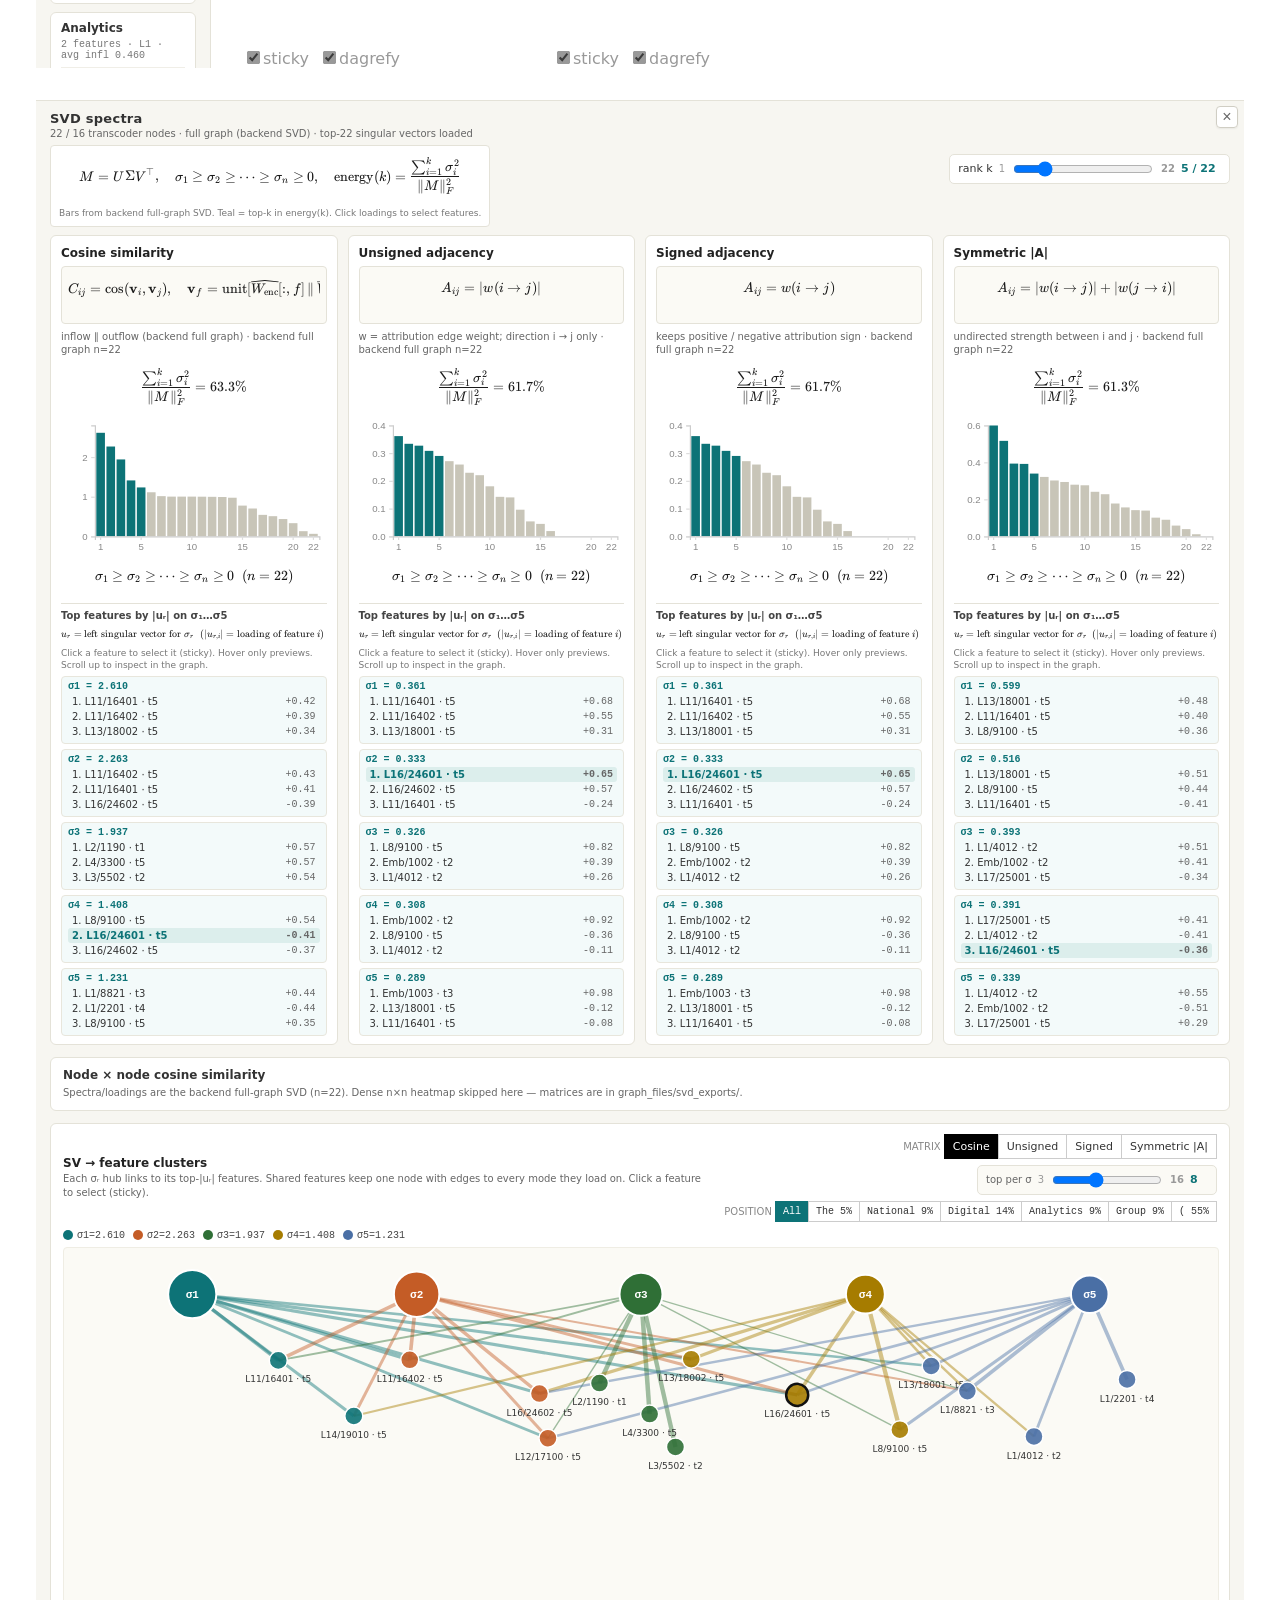
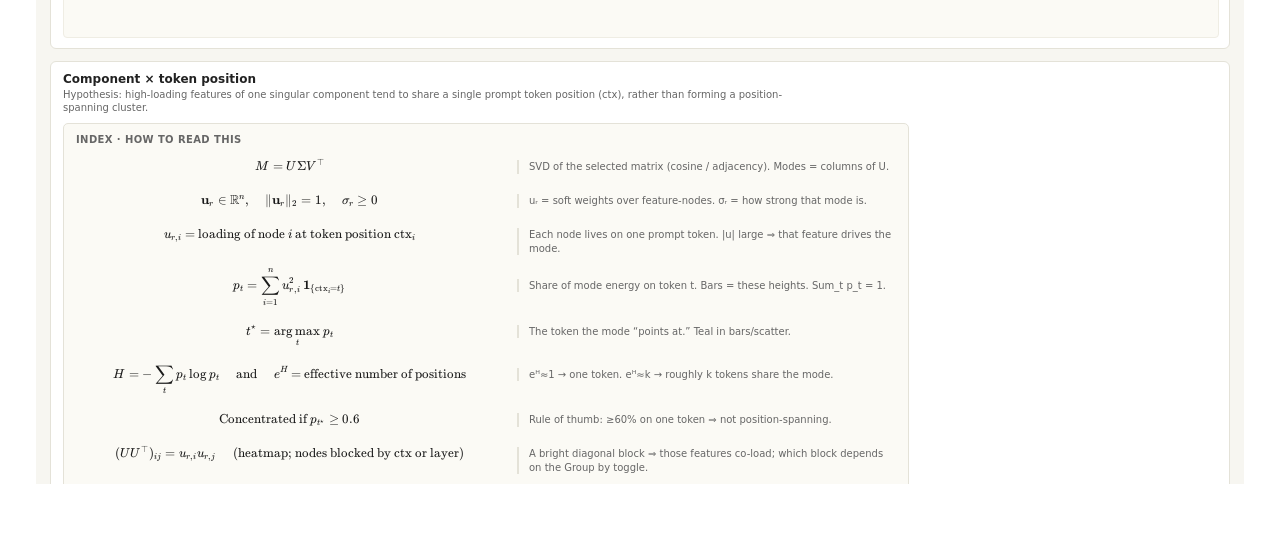
==== commit 194afb69: "Use a single L{layer}/{feature} · t{ctx} feature id everywhere Co-authored-by: Cursor <cursoragent@c" ====
--- a/index.html
+++ b/index.html
@@ -31,21 +31,21 @@
 <script src='./feature_examples/init-feature-examples.js?v=20260817a'></script>
 
 <script src='./util.js?v=20260817a'></script>
-<script src='./attribution_graph/util-cg.js?v=20260812b'></script>
+<script src='./attribution_graph/util-cg.js?v=20260828a'></script>
 <script src='./attribution_graph/edge-coloring.js?v=20260812b'></script>
 <script src='./attribution_graph/render-act-histogram.js?v=20260812b'></script>
 <script src='./attribution_graph/gridsnap/init-gridsnap.js?v=20260812b'></script>
 <script src='./attribution_graph/init-cg-button-container.js?v=20260812b'></script>
 <script src='./attribution_graph/init-cg-graph-stats.js?v=20260812b'></script>
-<script src='./attribution_graph/init-cg-cluster-panel.js?v=20260817c'></script>
+<script src='./attribution_graph/init-cg-cluster-panel.js?v=20260828a'></script>
 <script src='./attribution_graph/init-cg-link-graph.js?v=20260812b'></script>
-<script src='./attribution_graph/init-cg-node-connections.js?v=20260812b'></script>
+<script src='./attribution_graph/init-cg-node-connections.js?v=20260828a'></script>
 <script src='./attribution_graph/init-cg-clerp-list.js?v=20260812b'></script>
-<script src='./attribution_graph/init-cg-feature-detail.js?v=20260812b'></script>
+<script src='./attribution_graph/init-cg-feature-detail.js?v=20260828a'></script>
 <script src='./attribution_graph/init-cg-feature-scatter.js?v=20260812b'></script>
-<script src='./attribution_graph/svd-spectrum.js?v=20260812b'></script>
-<script src='./attribution_graph/init-cg-subgraph.js?v=20260817c'></script>
-<script src='./attribution_graph/init-cg-svd-panel.js?v=20260817d'></script>
+<script src='./attribution_graph/svd-spectrum.js?v=20260828a'></script>
+<script src='./attribution_graph/init-cg-subgraph.js?v=20260828a'></script>
+<script src='./attribution_graph/init-cg-svd-panel.js?v=20260828a'></script>
 <script src='./attribution_graph/init-cg.js?v=20260812b'></script>
 
 <script>
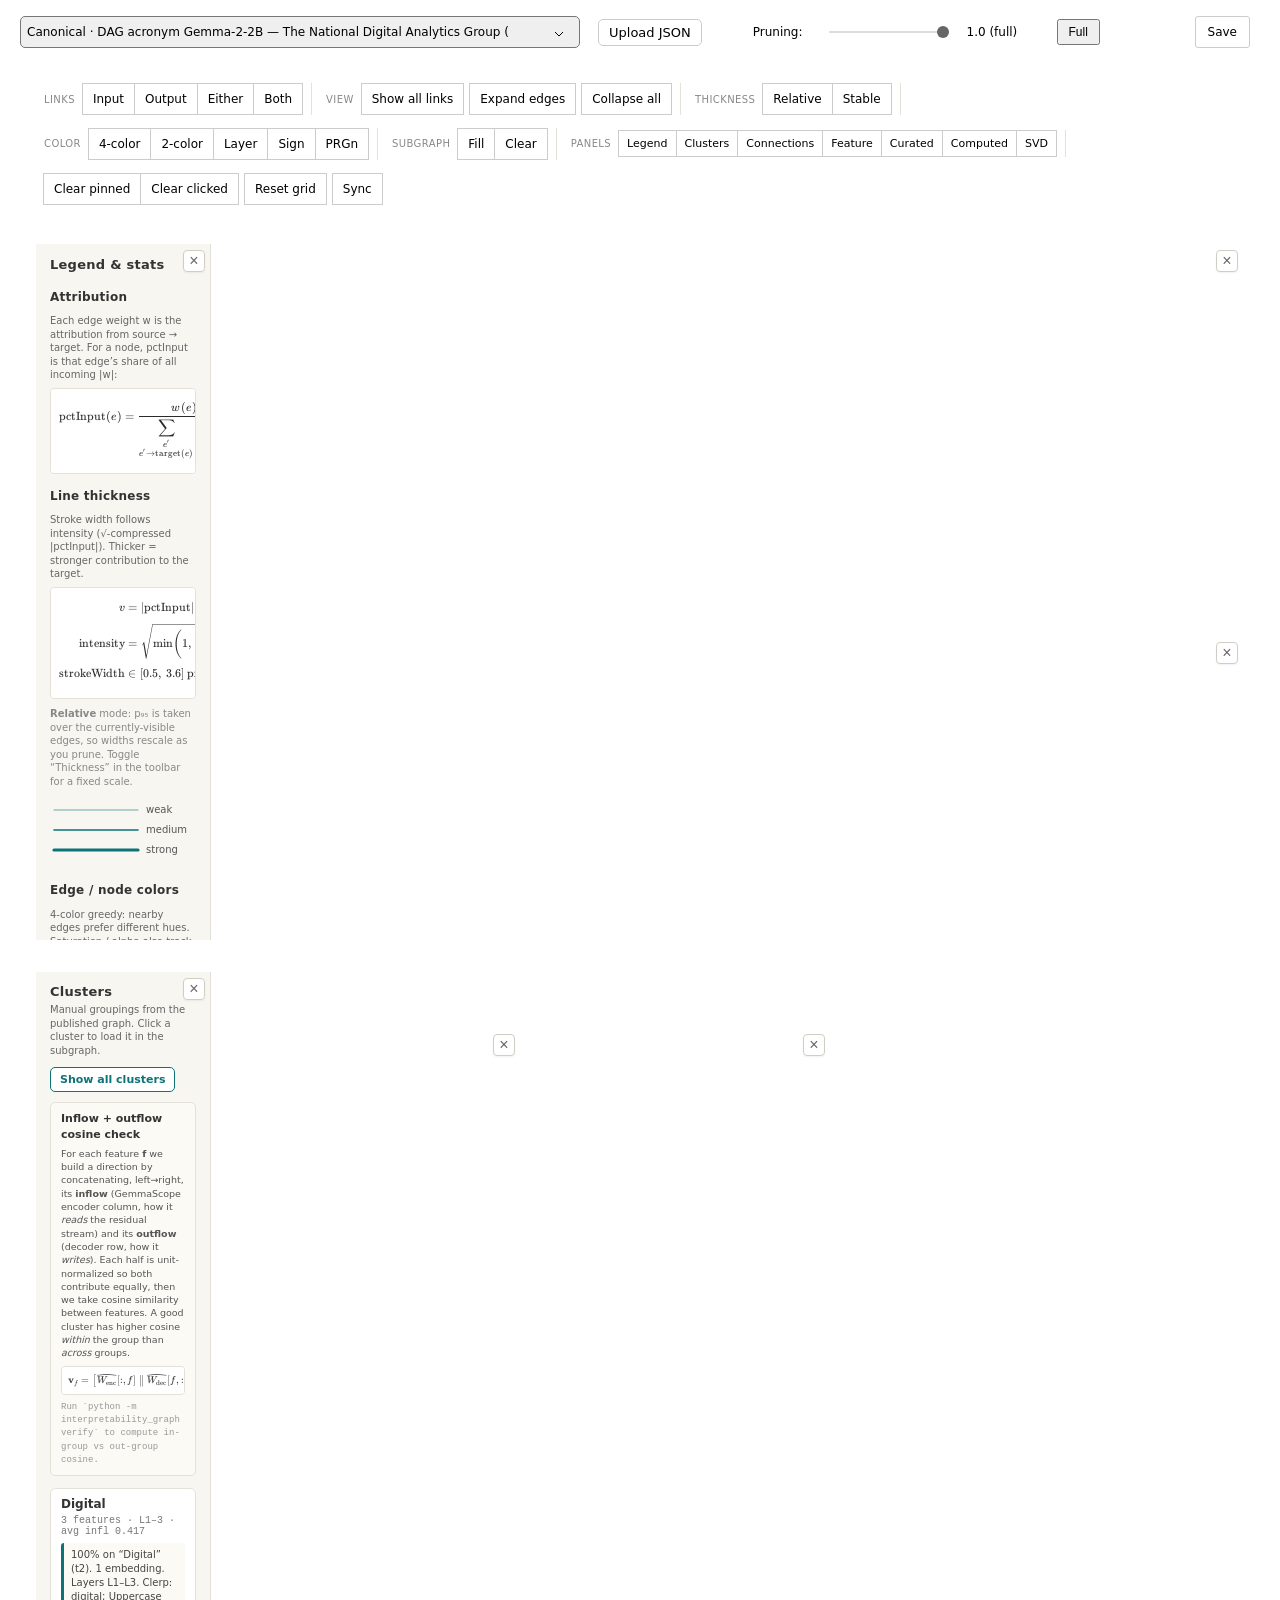
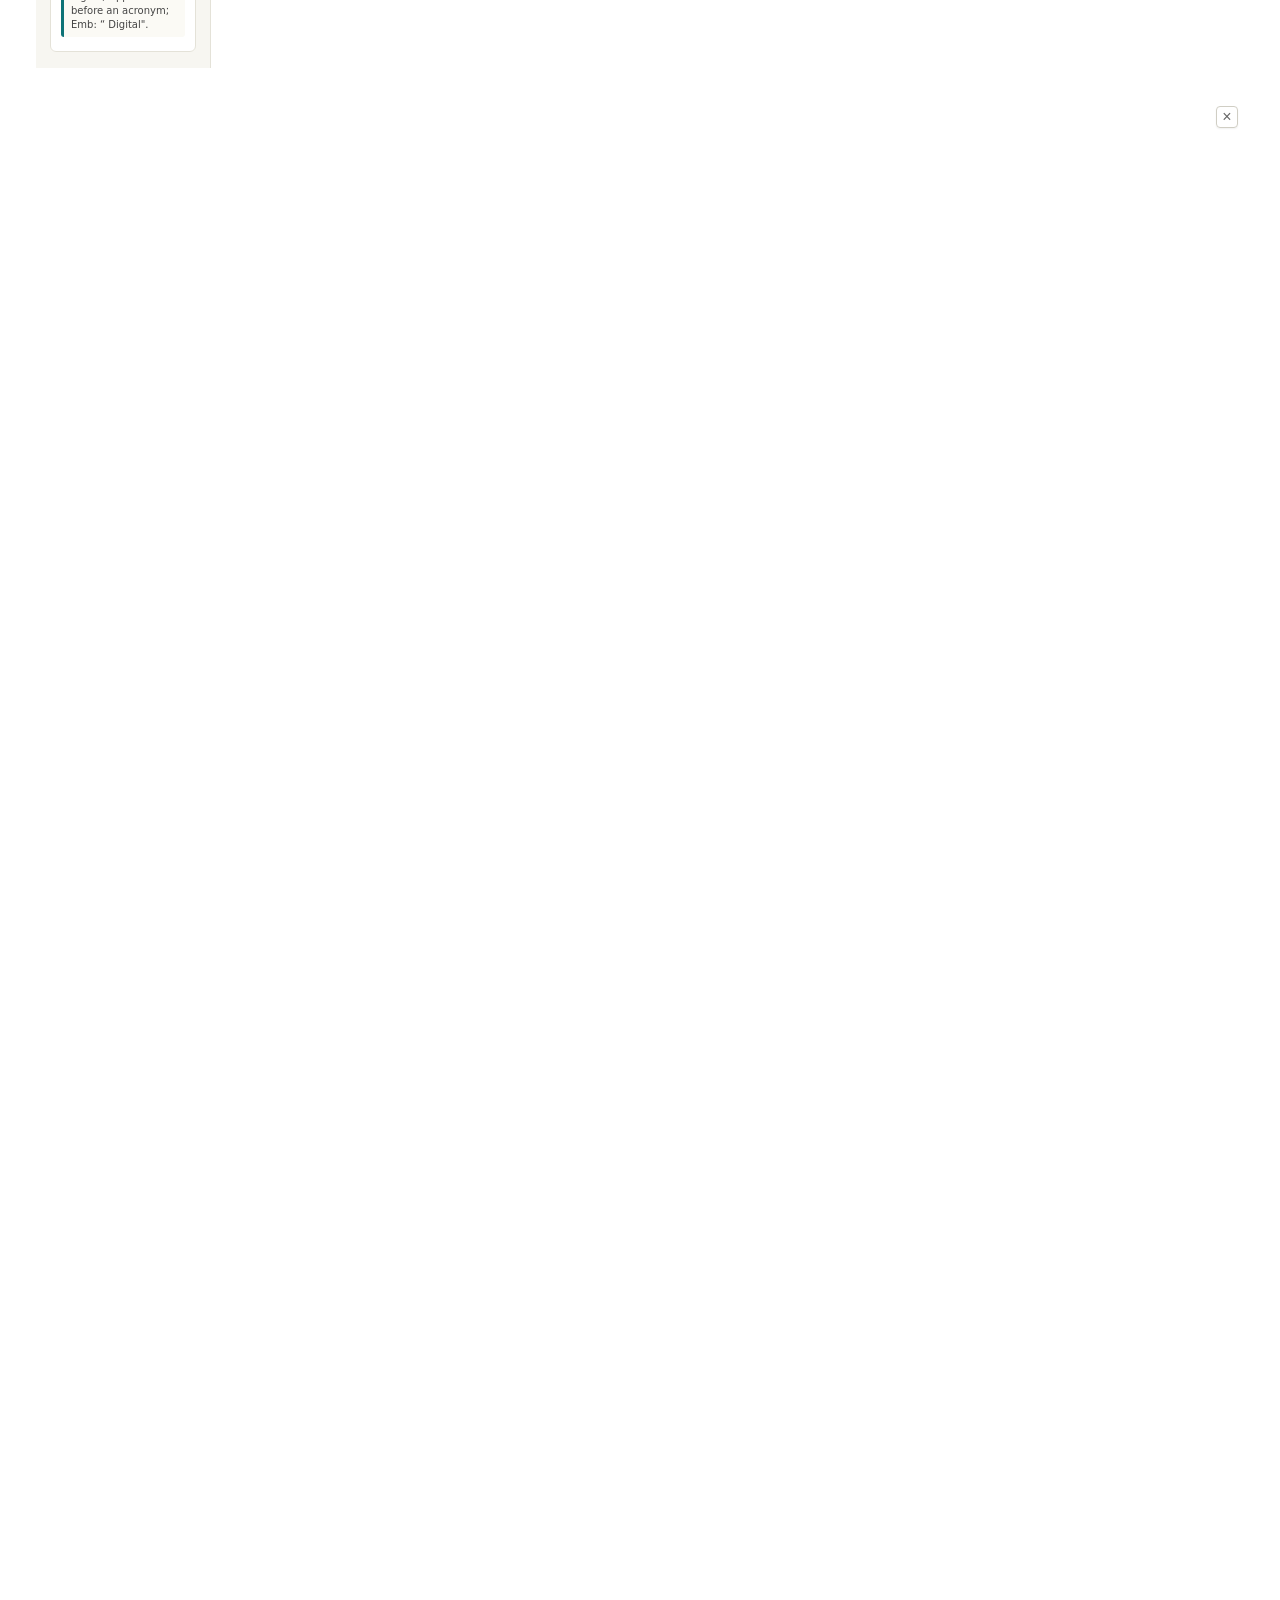
==== commit 0669abbe: "Raise spectral k to 20 and show group pattern notes The slider and number box go to 20, group lists " ====
--- a/index.html
+++ b/index.html
@@ -31,21 +31,21 @@
 <script src='./feature_examples/init-feature-examples.js?v=20260817a'></script>
 
 <script src='./util.js?v=20260817a'></script>
-<script src='./attribution_graph/util-cg.js?v=20260828a'></script>
+<script src='./attribution_graph/util-cg.js?v=20260904c'></script>
 <script src='./attribution_graph/edge-coloring.js?v=20260812b'></script>
 <script src='./attribution_graph/render-act-histogram.js?v=20260812b'></script>
 <script src='./attribution_graph/gridsnap/init-gridsnap.js?v=20260812b'></script>
 <script src='./attribution_graph/init-cg-button-container.js?v=20260812b'></script>
 <script src='./attribution_graph/init-cg-graph-stats.js?v=20260812b'></script>
-<script src='./attribution_graph/init-cg-cluster-panel.js?v=20260828a'></script>
+<script src='./attribution_graph/init-cg-cluster-panel.js?v=20260904b'></script>
 <script src='./attribution_graph/init-cg-link-graph.js?v=20260812b'></script>
 <script src='./attribution_graph/init-cg-node-connections.js?v=20260828a'></script>
 <script src='./attribution_graph/init-cg-clerp-list.js?v=20260812b'></script>
 <script src='./attribution_graph/init-cg-feature-detail.js?v=20260828a'></script>
 <script src='./attribution_graph/init-cg-feature-scatter.js?v=20260812b'></script>
 <script src='./attribution_graph/svd-spectrum.js?v=20260828a'></script>
-<script src='./attribution_graph/init-cg-subgraph.js?v=20260828a'></script>
-<script src='./attribution_graph/init-cg-svd-panel.js?v=20260828a'></script>
+<script src='./attribution_graph/init-cg-subgraph.js?v=20260904b'></script>
+<script src='./attribution_graph/init-cg-svd-panel.js?v=20260904c'></script>
 <script src='./attribution_graph/init-cg.js?v=20260812b'></script>
 
 <script>
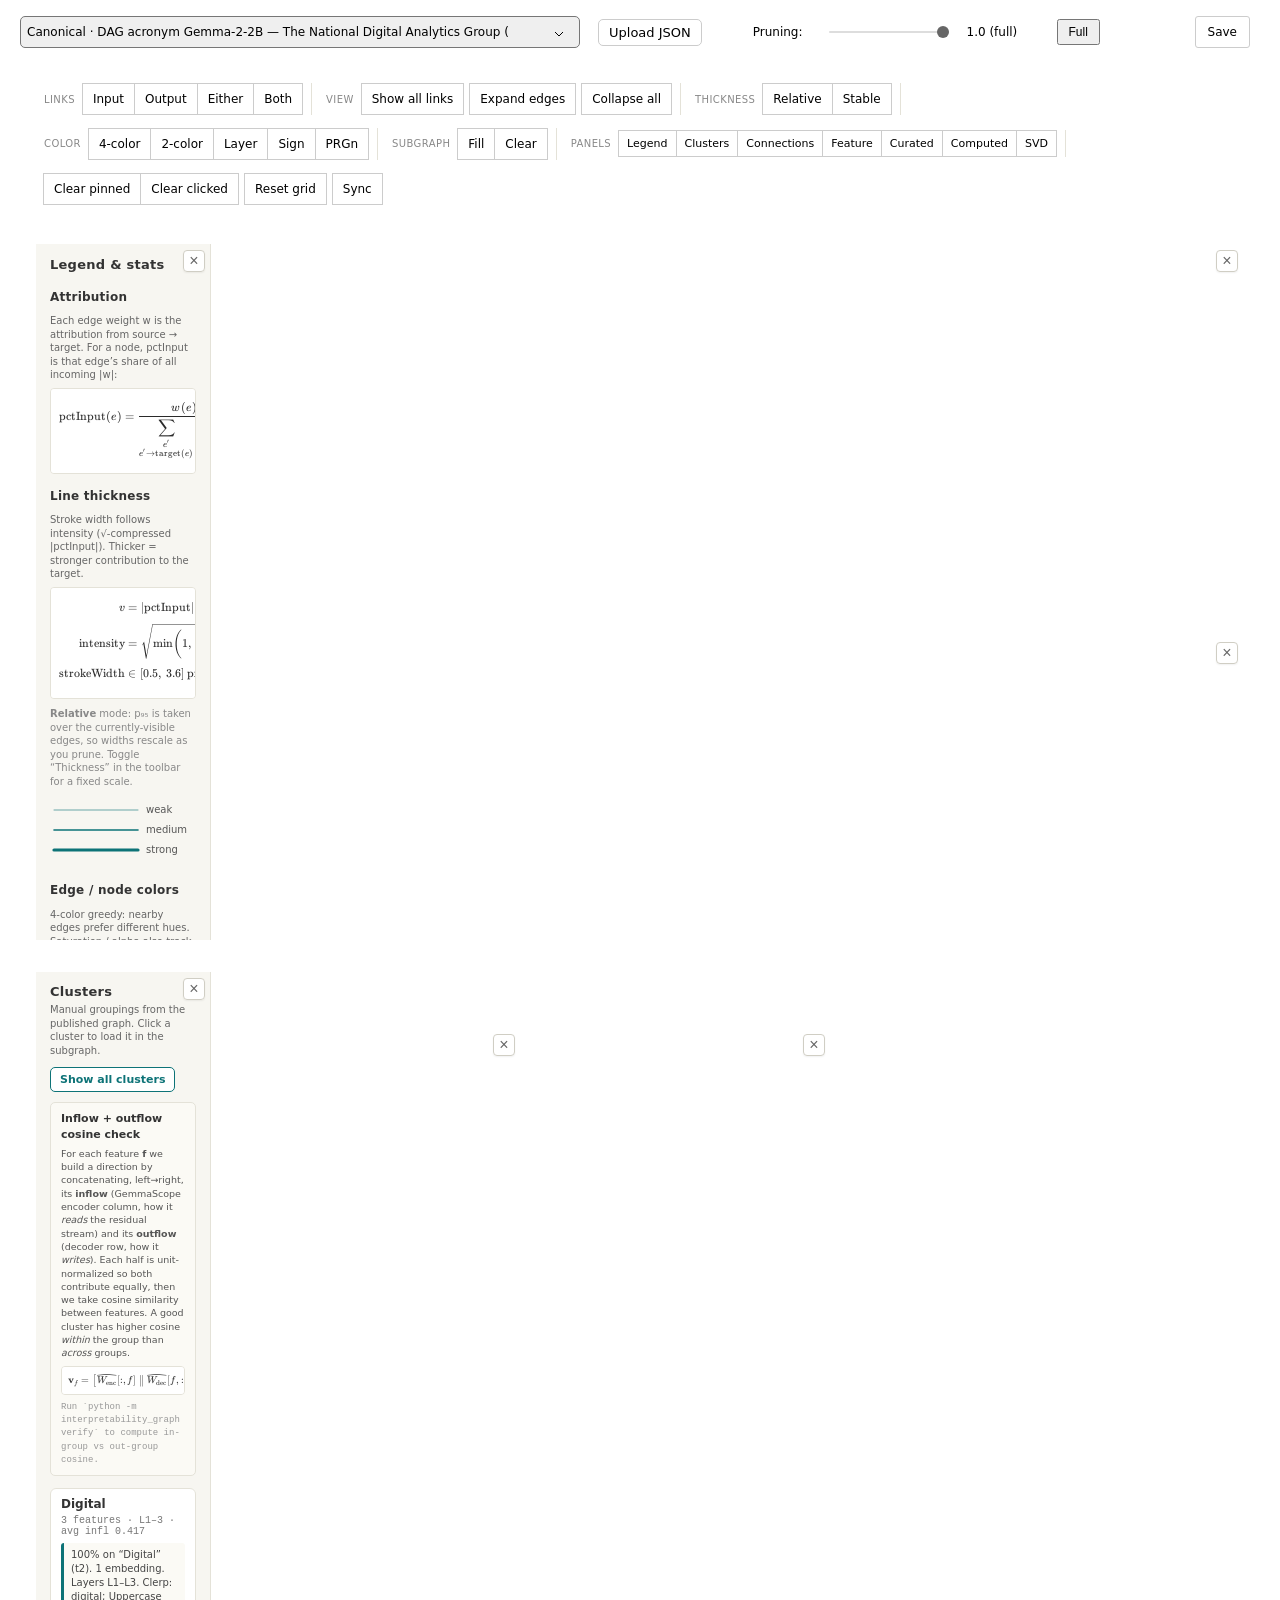
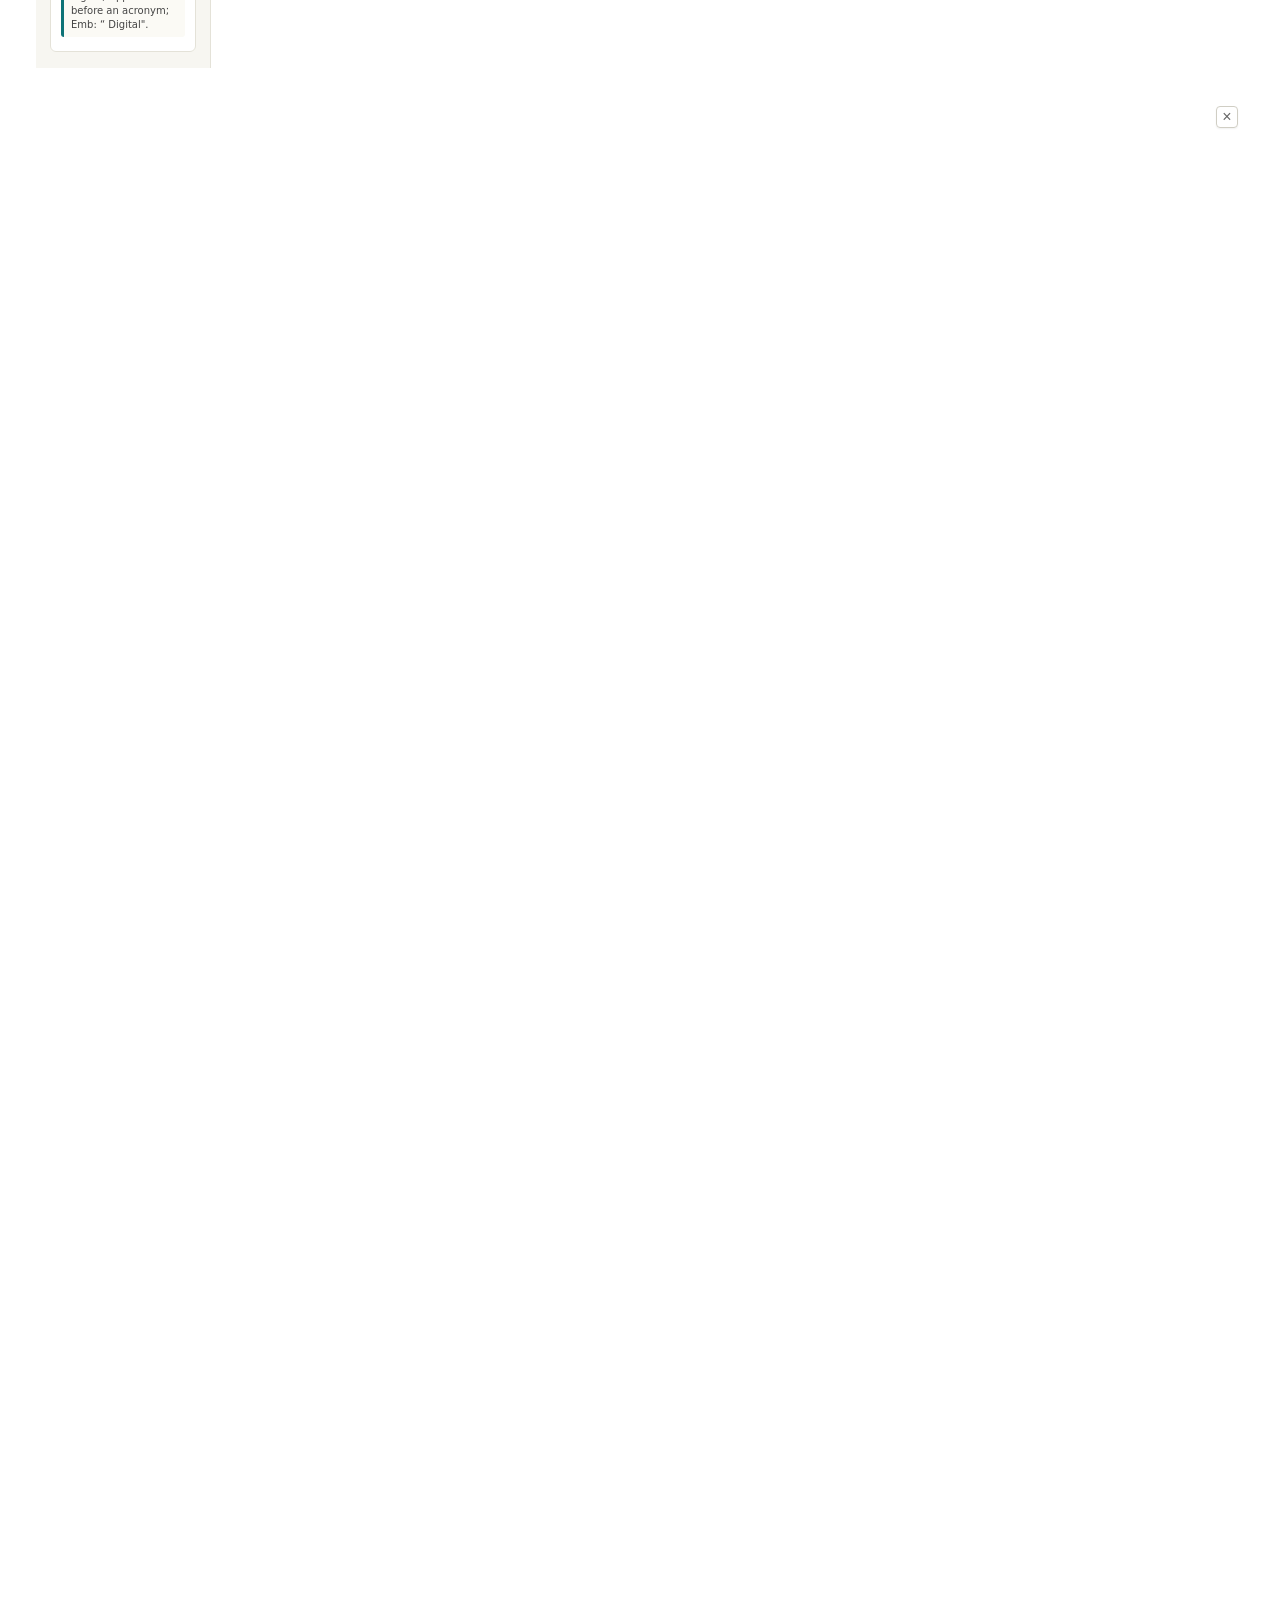
==== commit 01f0a338: "Show every spectral group card in a real scroller Flex-shrink was collapsing groups 2–20 to zero hei" ====
--- a/index.html
+++ b/index.html
@@ -15,7 +15,7 @@
 <div class='nav'></div>
 <div class='cg'></div>
 
-<link rel='stylesheet' href='./attribution_graph/cg.css'>
+<link rel='stylesheet' href='./attribution_graph/cg.css?v=20260904e'>
 <link rel='stylesheet' href='./attribution_graph/gridsnap/gridsnap.css'>
 <link rel='stylesheet' href='./feature_examples/feature-examples.css'>
 
@@ -45,7 +45,7 @@
 <script src='./attribution_graph/init-cg-feature-scatter.js?v=20260812b'></script>
 <script src='./attribution_graph/svd-spectrum.js?v=20260828a'></script>
 <script src='./attribution_graph/init-cg-subgraph.js?v=20260904b'></script>
-<script src='./attribution_graph/init-cg-svd-panel.js?v=20260904c'></script>
+<script src='./attribution_graph/init-cg-svd-panel.js?v=20260904e'></script>
 <script src='./attribution_graph/init-cg.js?v=20260812b'></script>
 
 <script>
--- a/attribution_graph/cg.css
+++ b/attribution_graph/cg.css
@@ -19,6 +19,28 @@
         padding: 0;
         box-sizing: border-box;
         overflow: auto !important;
+    }
+
+    .svd-panel .svd-spectral-layout {
+        min-width: 0;
+    }
+
+    .svd-panel .svd-spectral-affinity {
+        overflow: hidden;
+        min-width: 0;
+    }
+
+    .svd-panel .svd-spectral-groups {
+        display: block !important;
+        min-width: 0;
+        overflow-x: hidden;
+        overflow-y: scroll !important;
+        -webkit-overflow-scrolling: touch;
+    }
+
+    .svd-panel .svd-spectral-card {
+        flex-shrink: 0;
+        margin-bottom: 8px;
     }
 
     .svd-panel .svd-mode-graph .link-type-buttons div.active {
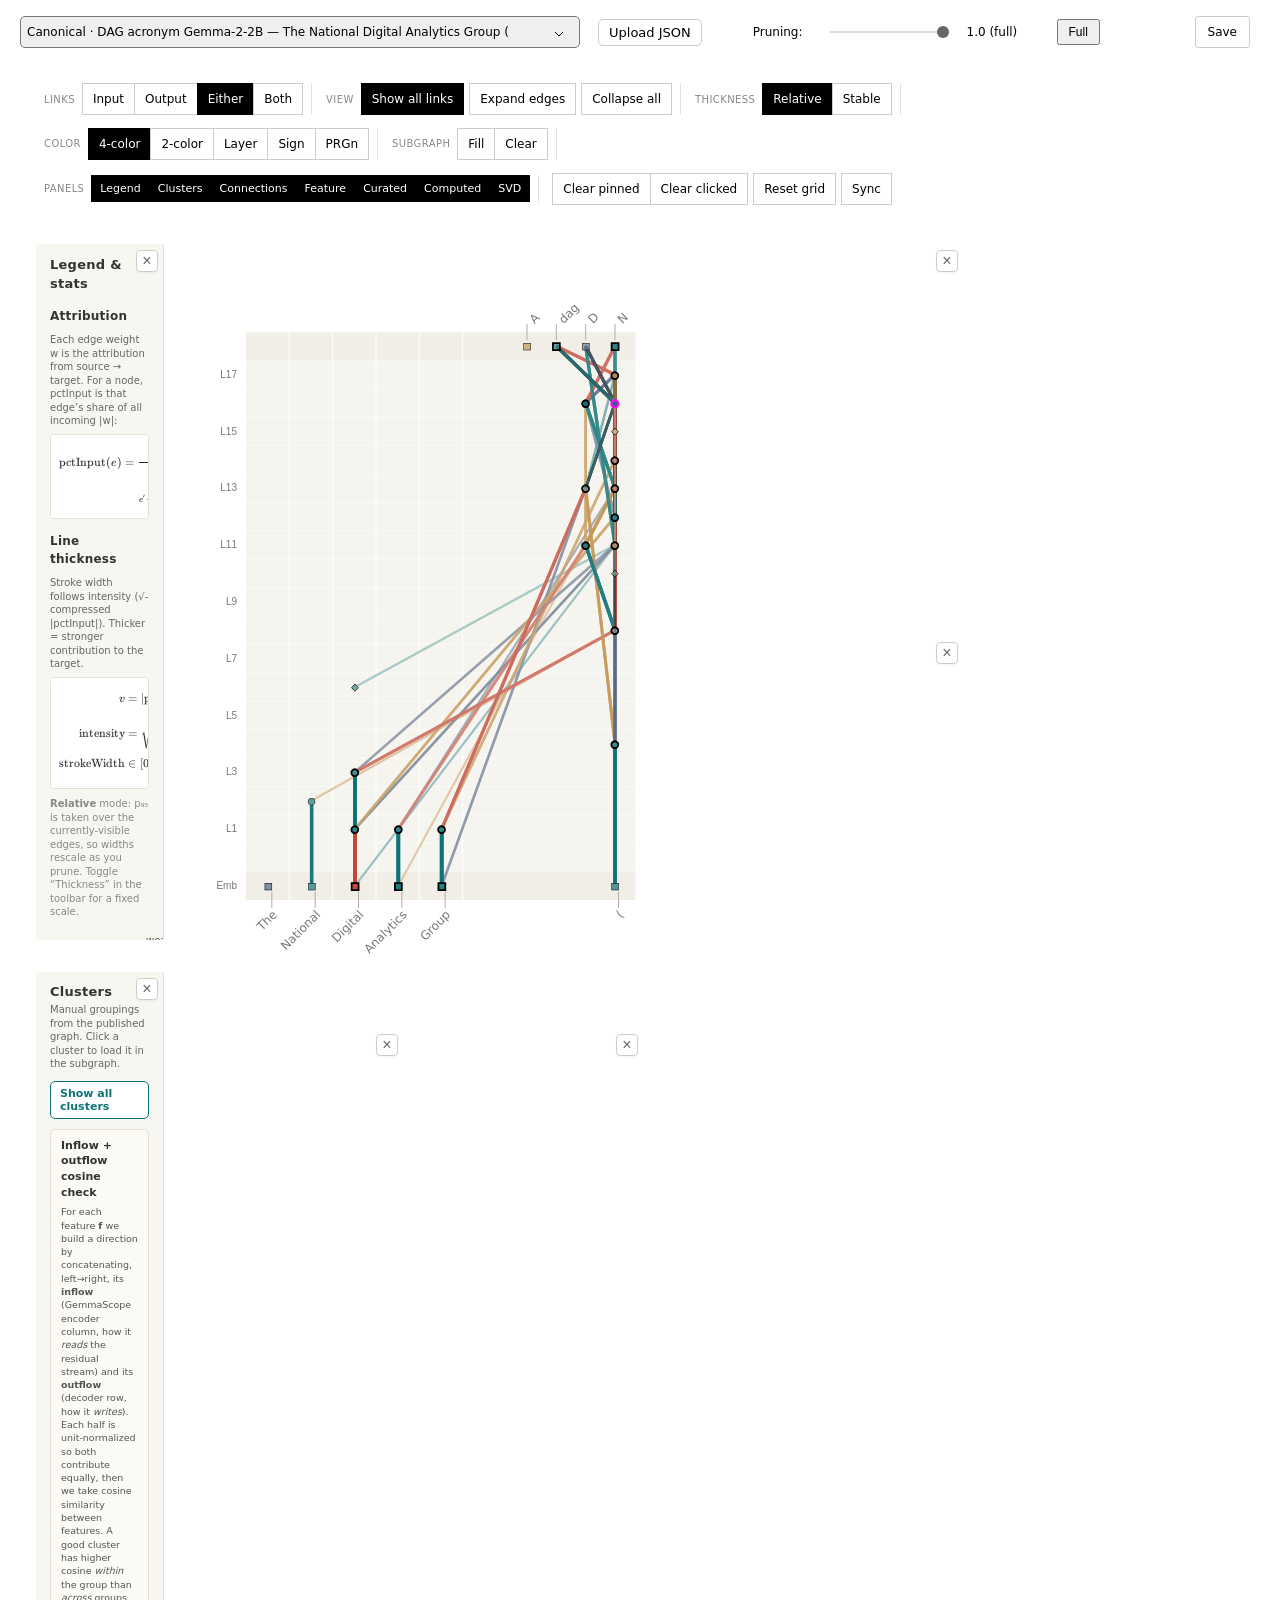
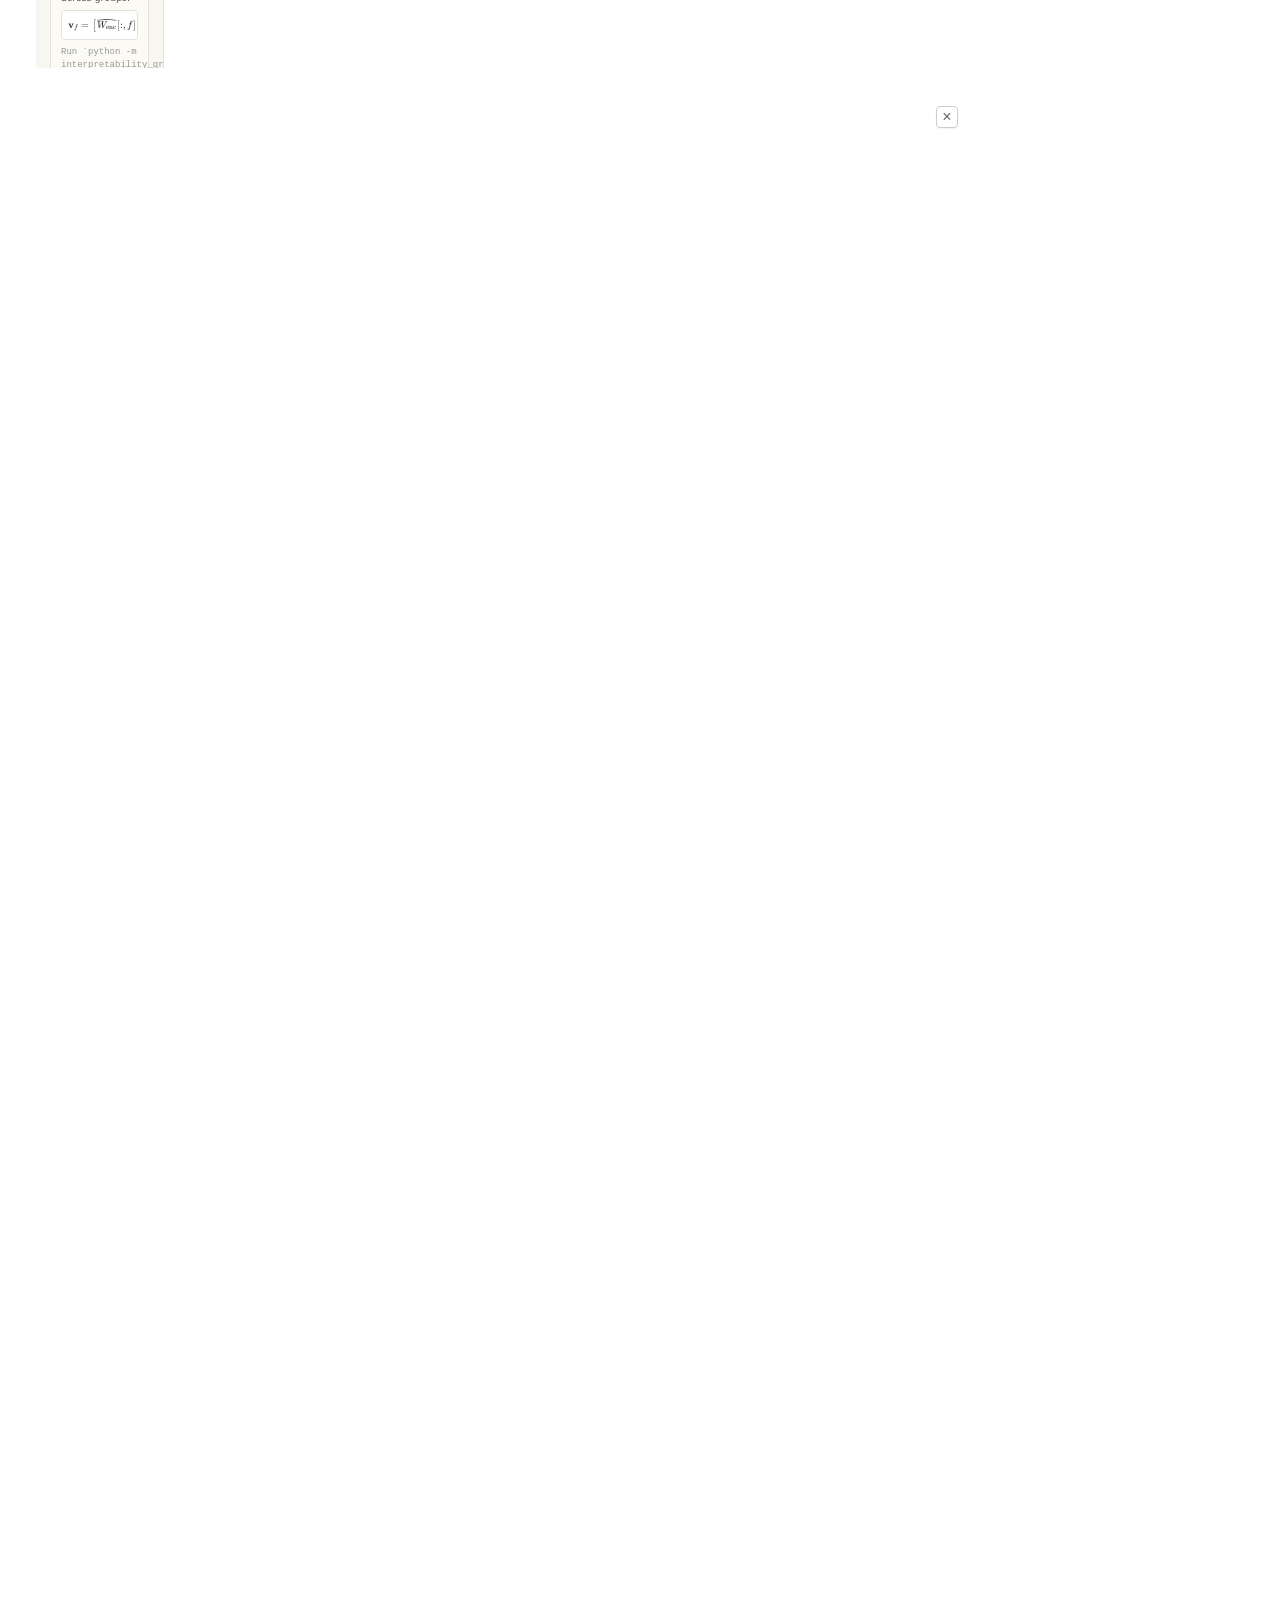
==== commit f4a58fe7: "Put spectral group cards in a wrapping grid under the heatmap The side column was still clipping gro" ====
--- a/index.html
+++ b/index.html
@@ -15,7 +15,7 @@
 <div class='nav'></div>
 <div class='cg'></div>
 
-<link rel='stylesheet' href='./attribution_graph/cg.css?v=20260904e'>
+<link rel='stylesheet' href='./attribution_graph/cg.css?v=20260904f'>
 <link rel='stylesheet' href='./attribution_graph/gridsnap/gridsnap.css'>
 <link rel='stylesheet' href='./feature_examples/feature-examples.css'>
 
@@ -45,7 +45,7 @@
 <script src='./attribution_graph/init-cg-feature-scatter.js?v=20260812b'></script>
 <script src='./attribution_graph/svd-spectrum.js?v=20260828a'></script>
 <script src='./attribution_graph/init-cg-subgraph.js?v=20260904b'></script>
-<script src='./attribution_graph/init-cg-svd-panel.js?v=20260904e'></script>
+<script src='./attribution_graph/init-cg-svd-panel.js?v=20260904f'></script>
 <script src='./attribution_graph/init-cg.js?v=20260812b'></script>
 
 <script>
--- a/attribution_graph/cg.css
+++ b/attribution_graph/cg.css
@@ -31,16 +31,17 @@
     }
 
     .svd-panel .svd-spectral-groups {
-        display: block !important;
+        display: grid !important;
+        grid-template-columns: repeat(auto-fill, minmax(240px, 1fr));
+        gap: 8px;
         min-width: 0;
-        overflow-x: hidden;
-        overflow-y: scroll !important;
-        -webkit-overflow-scrolling: touch;
+        overflow: visible !important;
+        max-height: none !important;
     }
 
     .svd-panel .svd-spectral-card {
-        flex-shrink: 0;
-        margin-bottom: 8px;
+        min-height: 0;
+        margin-bottom: 0;
     }
 
     .svd-panel .svd-mode-graph .link-type-buttons div.active {
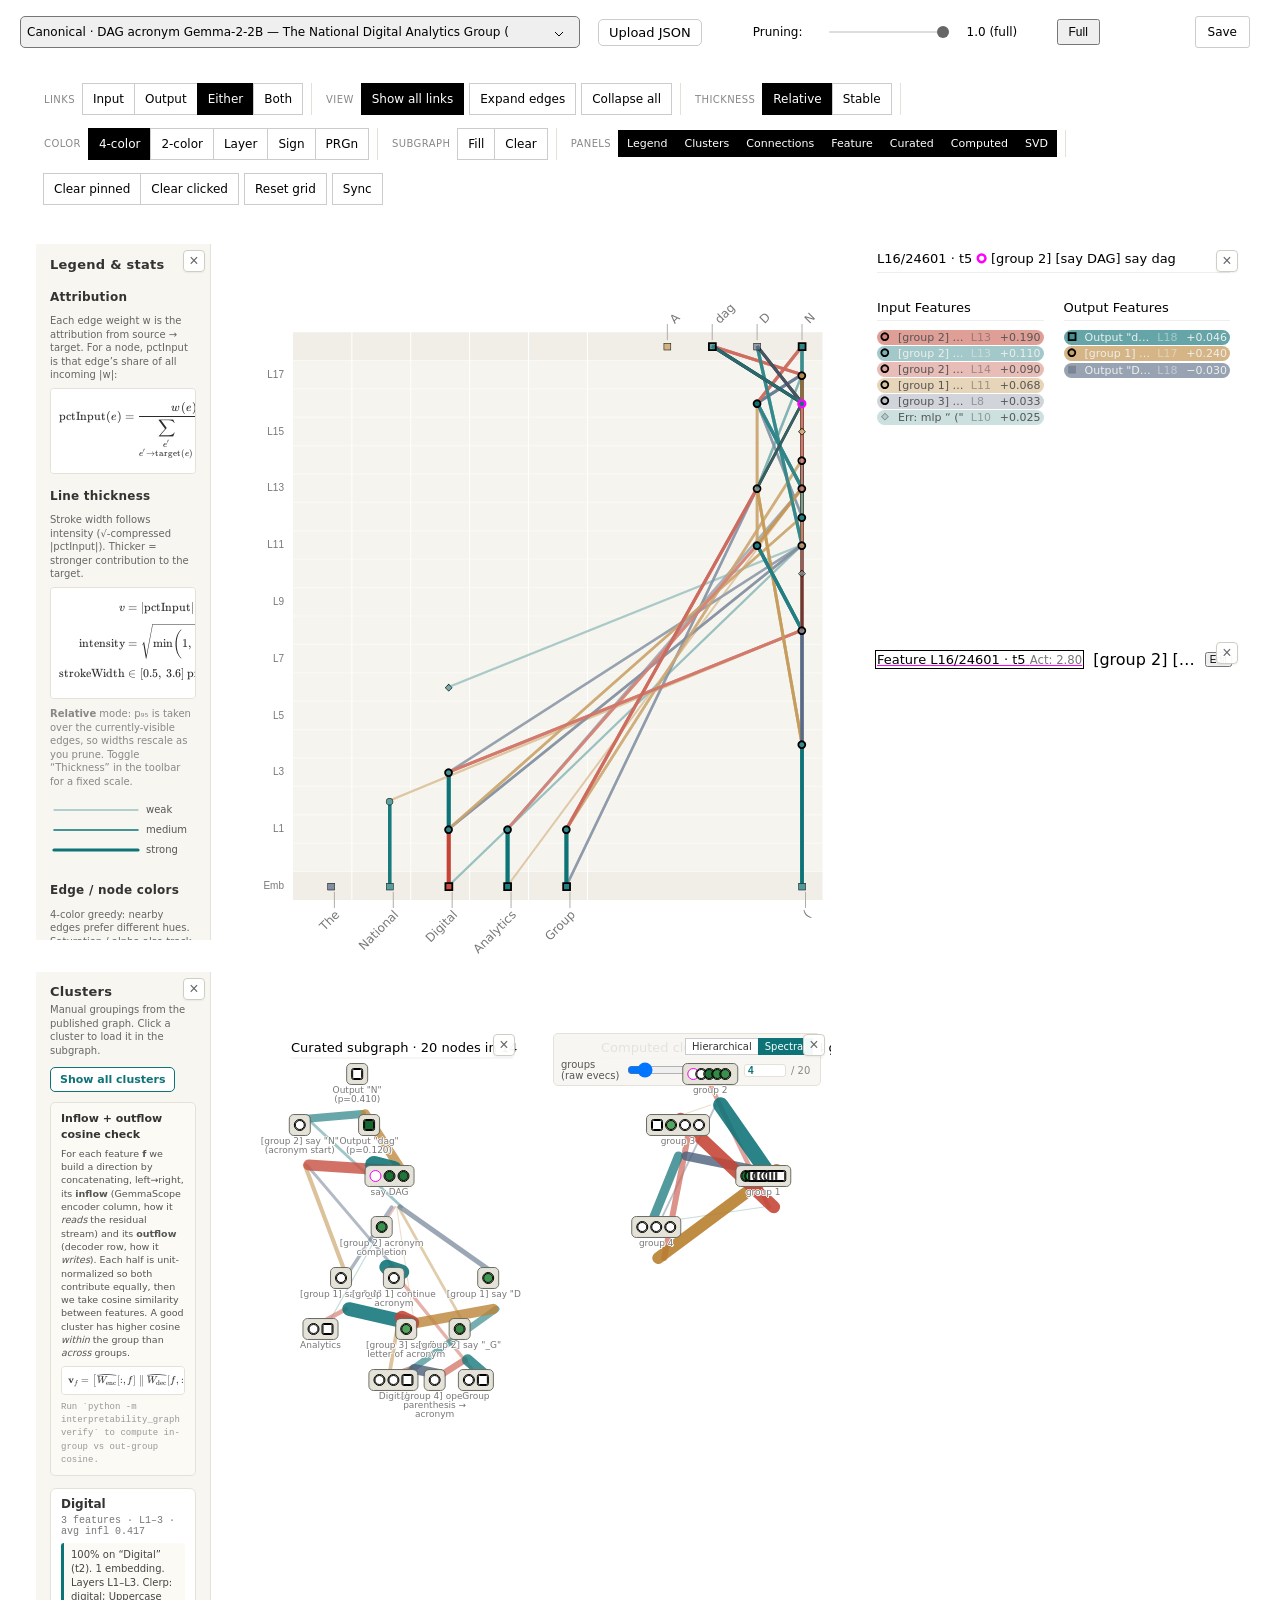
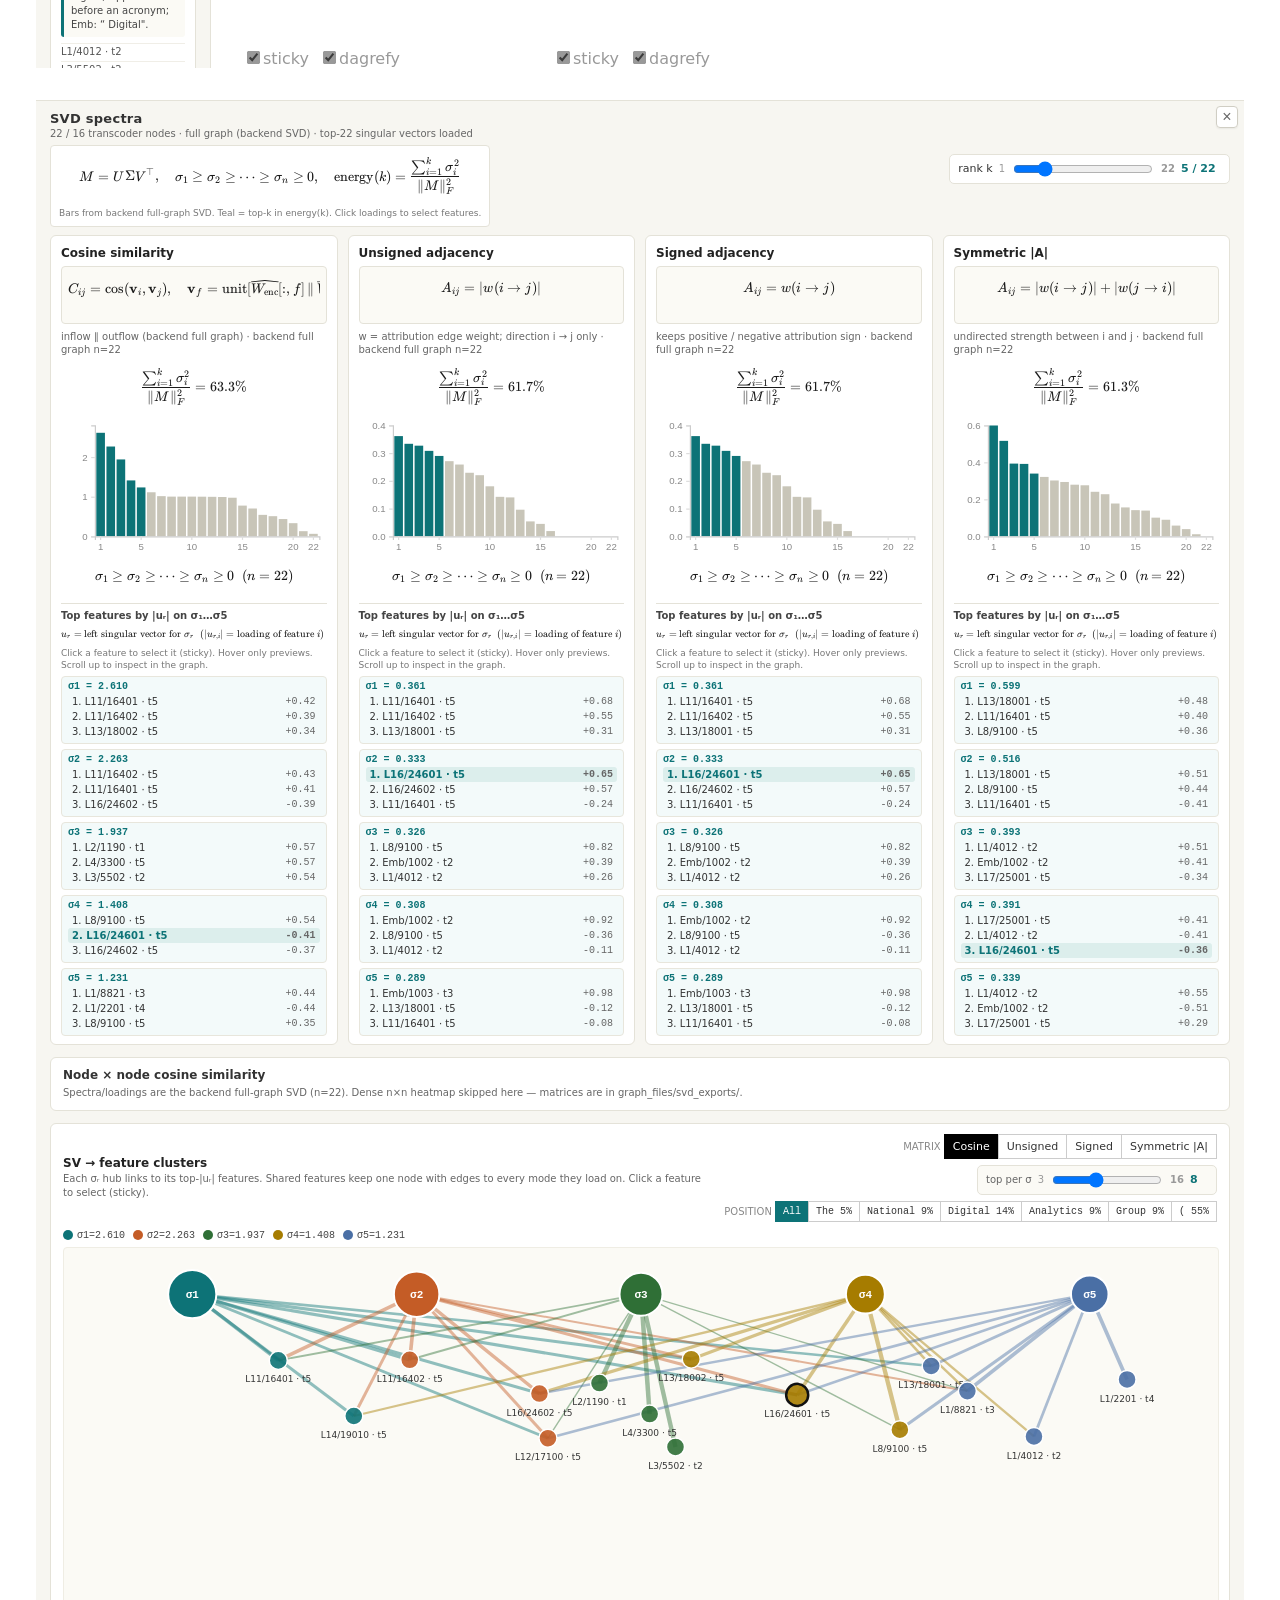
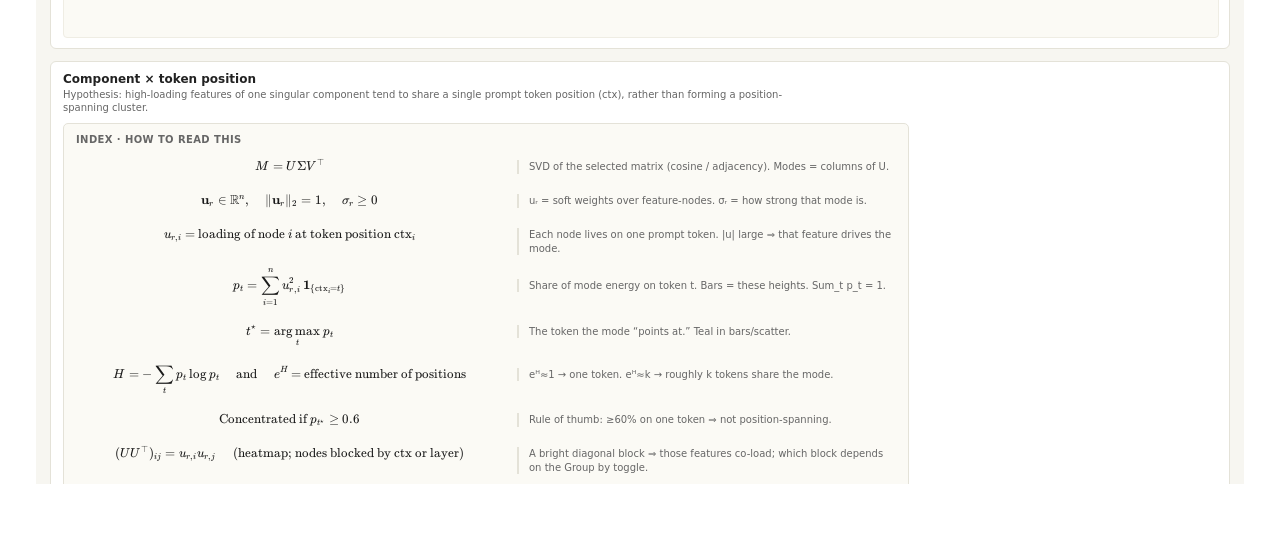
==== commit 4b7f4fab: "Fix group cards crashing on maxHeight: null jetpack's st() appends px via d.match ? d : d + 'px', so" ====
--- a/index.html
+++ b/index.html
@@ -37,7 +37,7 @@
 <script src='./attribution_graph/gridsnap/init-gridsnap.js?v=20260812b'></script>
 <script src='./attribution_graph/init-cg-button-container.js?v=20260812b'></script>
 <script src='./attribution_graph/init-cg-graph-stats.js?v=20260812b'></script>
-<script src='./attribution_graph/init-cg-cluster-panel.js?v=20260904b'></script>
+<script src='./attribution_graph/init-cg-cluster-panel.js?v=20260904c'></script>
 <script src='./attribution_graph/init-cg-link-graph.js?v=20260812b'></script>
 <script src='./attribution_graph/init-cg-node-connections.js?v=20260828a'></script>
 <script src='./attribution_graph/init-cg-clerp-list.js?v=20260812b'></script>
@@ -45,13 +45,12 @@
 <script src='./attribution_graph/init-cg-feature-scatter.js?v=20260812b'></script>
 <script src='./attribution_graph/svd-spectrum.js?v=20260828a'></script>
 <script src='./attribution_graph/init-cg-subgraph.js?v=20260904b'></script>
-<script src='./attribution_graph/init-cg-svd-panel.js?v=20260904f'></script>
+<script src='./attribution_graph/init-cg-svd-panel.js?v=20260904g'></script>
 <script src='./attribution_graph/init-cg.js?v=20260812b'></script>
 
 <script>
 window.init = async function(){
   window.isLocalServing = true;
-  window.isStaticPages = true;
   var {graphs} = await util.getFile('./data/graph-metadata.json', false)
 
   window.visState = window.visState || {
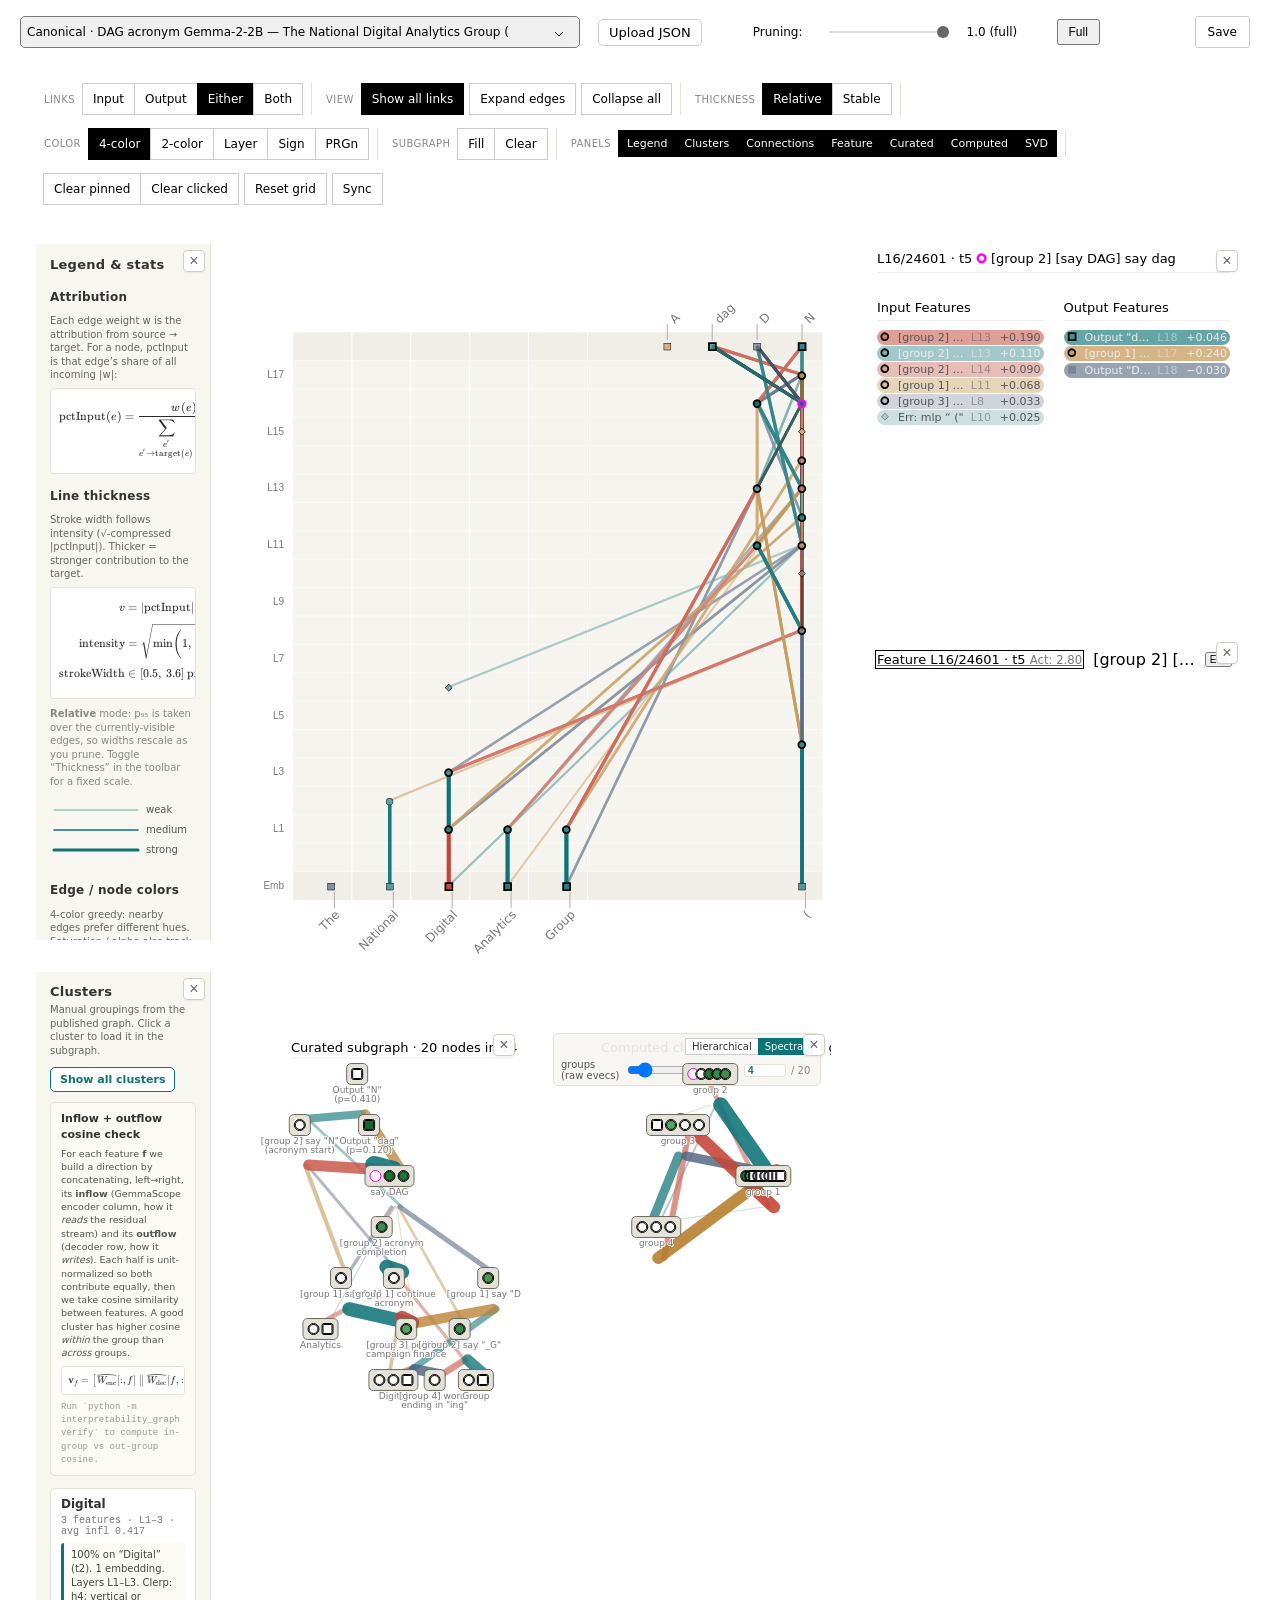
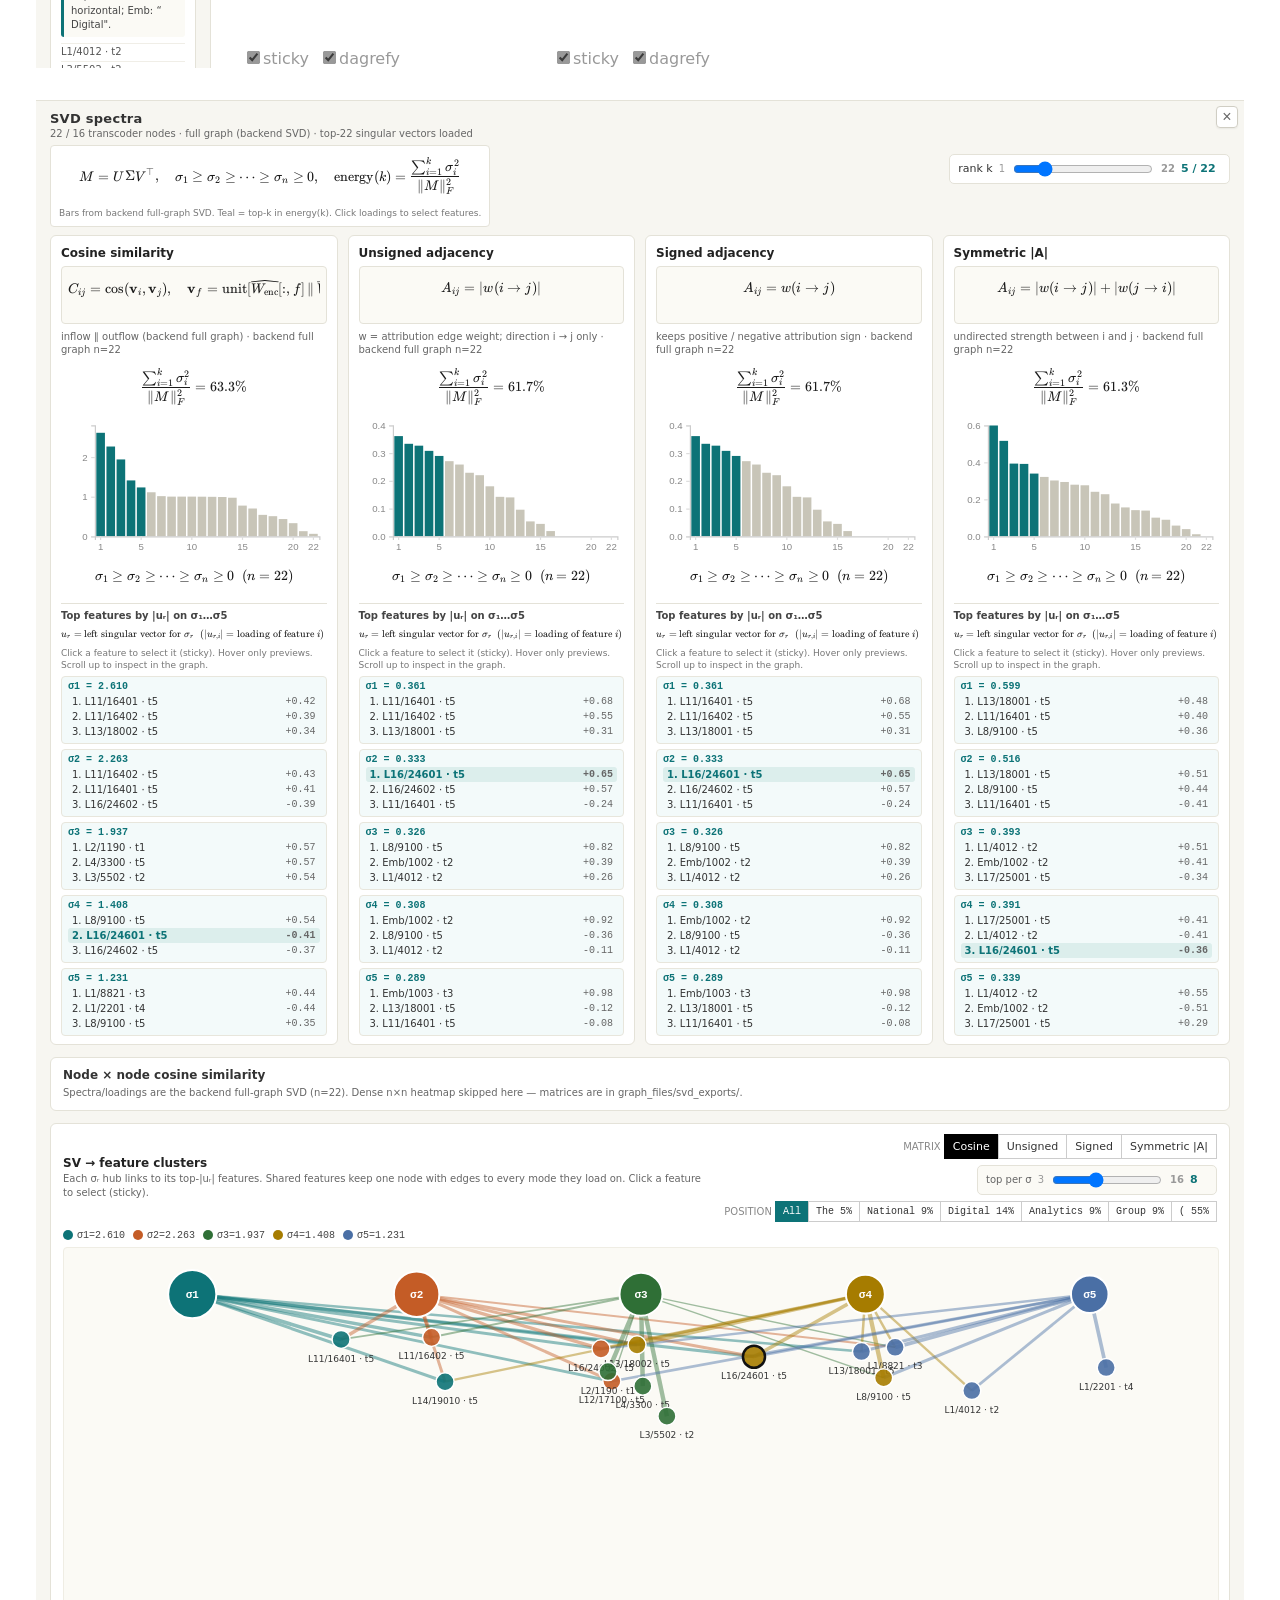
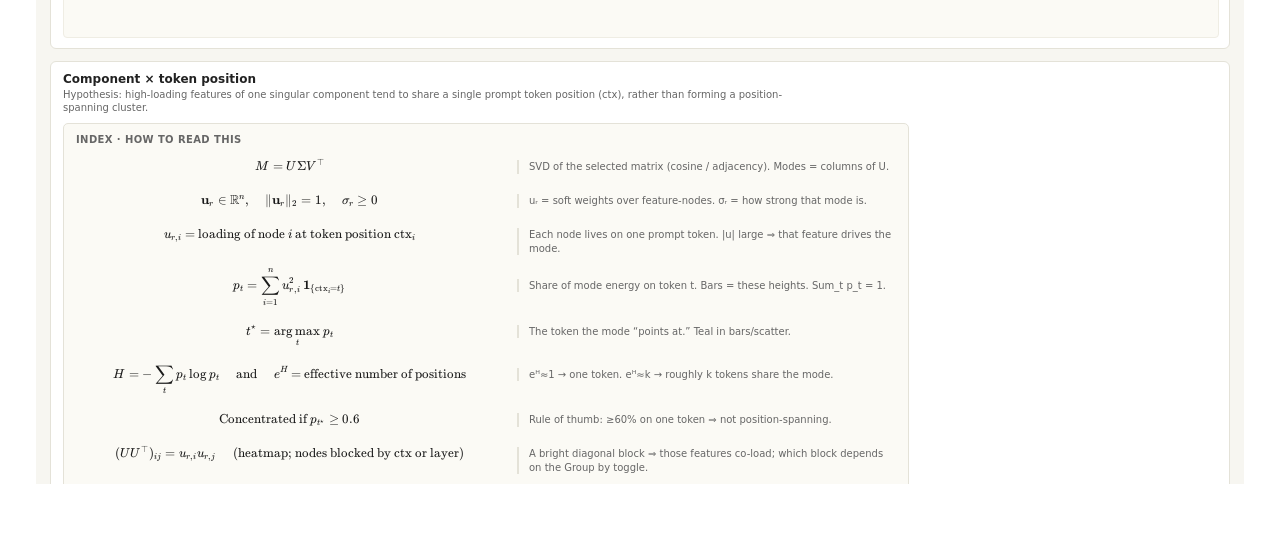
==== commit d0d311ed: "Assign semantic themes to spectral groups Group cards described geometry (which tokens and layers a " ====
--- a/index.html
+++ b/index.html
@@ -45,12 +45,13 @@
 <script src='./attribution_graph/init-cg-feature-scatter.js?v=20260812b'></script>
 <script src='./attribution_graph/svd-spectrum.js?v=20260828a'></script>
 <script src='./attribution_graph/init-cg-subgraph.js?v=20260904b'></script>
-<script src='./attribution_graph/init-cg-svd-panel.js?v=20260904g'></script>
+<script src='./attribution_graph/init-cg-svd-panel.js?v=20260907a'></script>
 <script src='./attribution_graph/init-cg.js?v=20260812b'></script>
 
 <script>
 window.init = async function(){
   window.isLocalServing = true;
+  window.isStaticPages = true;
   var {graphs} = await util.getFile('./data/graph-metadata.json', false)
 
   window.visState = window.visState || {
